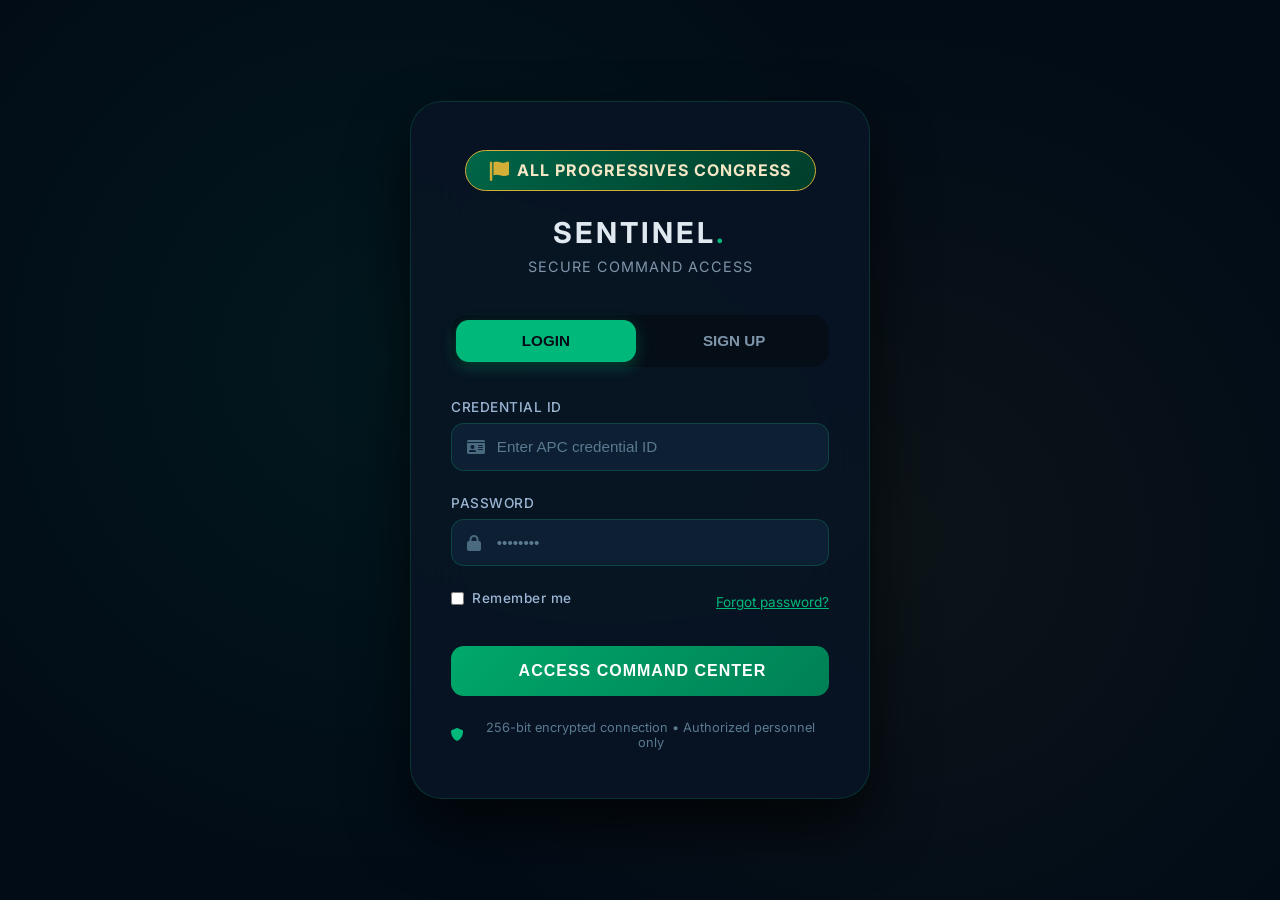
==== accreditation.html @ e53c2b8b "initial apc" ====
<!DOCTYPE html>
<html lang="en">
<head>
    <meta charset="UTF-8">
    <meta name="viewport" content="width=device-width, initial-scale=1.0">
    <title>SENTINEL | Delegate Accreditation</title>
    <link href="https://fonts.googleapis.com/css2?family=Inter:wght@400;500;600;700;800&display=swap" rel="stylesheet">
    <link rel="stylesheet" href="https://cdnjs.cloudflare.com/ajax/libs/font-awesome/6.0.0-beta3/css/all.min.css">
    <style>
        :root {
            --deep-green: #006647;
            --gold: #d4af37;
            --midnight: #020c17;
            --intel-blue: #0f283f;
            --text-primary: #e6edf3;
            --text-secondary: #9bb7d4;
            --accent-green: #00b87a;
            --danger: #ff4444;
            --warning: #ffa500;
        }

        * {
            margin: 0;
            padding: 0;
            box-sizing: border-box;
        }

        body {
            font-family: 'Inter', sans-serif;
            background: var(--midnight);
            color: var(--text-primary);
            min-height: 100vh;
        }

        .top-nav {
            display: flex;
            align-items: center;
            justify-content: space-between;
            padding: 0.8rem 2rem;
            background: rgba(2, 13, 26, 0.95);
            border-bottom: 1px solid rgba(0, 180, 120, 0.3);
            backdrop-filter: blur(20px);
            position: sticky;
            top: 0;
            z-index: 100;
        }

        .nav-brand {
            display: flex;
            align-items: center;
            gap: 1rem;
        }

        .apc-emblem {
            background: linear-gradient(135deg, #0a4b33, #043322);
            padding: 0.4rem 0.8rem;
            border-radius: 2rem;
            border: 1px solid var(--gold);
            color: #f5e7c6;
            font-weight: 700;
            display: flex;
            align-items: center;
            gap: 0.3rem;
        }

        .sentinel-logo {
            font-weight: 700;
            font-size: 1.4rem;
            letter-spacing: 2px;
        }

        .sentinel-logo span {
            color: var(--accent-green);
        }

        .main-layout {
            display: flex;
            min-height: calc(100vh - 64px);
        }

        .sidebar {
            width: 260px;
            background: rgba(5, 16, 30, 0.9);
            border-right: 1px solid rgba(0, 180, 120, 0.2);
            padding: 1.5rem 1rem;
        }

        .nav-item {
            display: flex;
            align-items: center;
            gap: 0.8rem;
            padding: 0.8rem 1rem;
            border-radius: 0.8rem;
            color: var(--text-secondary);
            cursor: pointer;
            transition: 0.2s;
            font-weight: 500;
            border: none;
            background: transparent;
            width: 100%;
            text-align: left;
            font-size: 0.9rem;
            margin-bottom: 0.3rem;
        }

        .nav-item:hover, .nav-item.active {
            background: rgba(0, 184, 122, 0.15);
            color: var(--accent-green);
        }

        .content-area {
            flex: 1;
            padding: 2rem;
            display: flex;
            align-items: center;
            justify-content: center;
        }

        .accreditation-card {
            background: rgba(8, 20, 32, 0.9);
            border-radius: 2rem;
            padding: 3rem;
            border: 1px solid rgba(0, 180, 120, 0.3);
            max-width: 600px;
            width: 100%;
            backdrop-filter: blur(20px);
            box-shadow: 0 30px 60px rgba(0, 0, 0, 0.7);
        }

        .verification-steps {
            display: flex;
            justify-content: space-between;
            margin-bottom: 2rem;
        }

        .step {
            text-align: center;
            flex: 1;
        }

        .step-circle {
            width: 40px;
            height: 40px;
            border-radius: 50%;
            background: rgba(255,255,255,0.1);
            display: flex;
            align-items: center;
            justify-content: center;
            margin: 0 auto 0.5rem;
            font-weight: 700;
        }

        .step.active .step-circle {
            background: var(--accent-green);
        }

        .step.completed .step-circle {
            background: var(--accent-green);
        }

        .step-line {
            height: 2px;
            background: rgba(255,255,255,0.2);
            flex: 1;
            margin-top: 20px;
        }

        .form-group {
            margin-bottom: 1.5rem;
        }

        .form-group label {
            display: block;
            margin-bottom: 0.5rem;
            color: var(--text-secondary);
            font-weight: 500;
        }

        .form-input {
            width: 100%;
            padding: 1rem;
            background: rgba(15, 35, 55, 0.8);
            border: 1px solid rgba(0, 180, 120, 0.25);
            border-radius: 0.8rem;
            color: var(--text-primary);
            font-size: 1rem;
            outline: none;
            transition: 0.3s;
        }

        .form-input:focus {
            border-color: var(--accent-green);
            box-shadow: 0 0 15px rgba(0, 184, 122, 0.2);
        }

        .btn {
            padding: 1rem 2rem;
            border-radius: 0.8rem;
            font-weight: 600;
            cursor: pointer;
            border: none;
            transition: 0.2s;
            font-size: 1rem;
            width: 100%;
            display: flex;
            align-items: center;
            justify-content: center;
            gap: 0.5rem;
        }

        .btn-primary { background: var(--accent-green); color: white; }
        .btn-primary:hover { background: #00d48f; }
        .btn-primary:disabled { opacity: 0.5; cursor: not-allowed; }

        .biometric-box {
            border: 2px dashed var(--accent-green);
            border-radius: 1rem;
            padding: 2rem;
            text-align: center;
            margin: 1.5rem 0;
            cursor: pointer;
            transition: 0.3s;
        }

        .biometric-box:hover {
            background: rgba(0, 184, 122, 0.1);
        }

        .status-message {
            padding: 1rem;
            border-radius: 0.8rem;
            margin-top: 1rem;
            display: none;
        }

        .status-success {
            background: rgba(0, 184, 122, 0.2);
            color: #00e08a;
            border: 1px solid #00e08a;
            display: block;
        }

        .status-error {
            background: rgba(255, 68, 68, 0.2);
            color: #ff4444;
            border: 1px solid #ff4444;
            display: block;
        }
    </style>
</head>
<body>
    <nav class="top-nav">
        <div class="nav-brand">
           <div class="apc-emblem">
    <img src="assets/apc2.png" alt="APC Logo" class="apc-logo-img">
</div>>
            <div class="sentinel-logo">SENTINEL<span>.</span></div>
        </div>
        <div style="display:flex; align-items:center; gap:1rem;">
            <span id="liveClock" style="font-weight:600;"></span>
        </div>
    </nav>

    <div class="main-layout">
        <aside class="sidebar">
            <button class="nav-item" onclick="window.location.href='dashboard.html'">
                <i class="fas fa-th-large"></i> Command Center
            </button>
            <button class="nav-item" onclick="window.location.href='primaries.html'">
                <i class="fas fa-vote-yea"></i> Primary Elections
            </button>
            <button class="nav-item active">
                <i class="fas fa-id-card"></i> Accreditation
            </button>
            <button class="nav-item" onclick="window.location.href='delegate-vote.html'">
                <i class="fas fa-check-circle"></i> Voting Portal
            </button>
            <button class="nav-item" onclick="window.location.href='collation.html'">
                <i class="fas fa-calculator"></i> Collation Center
            </button>
            <button class="nav-item" onclick="window.location.href='candidates.html'">
                <i class="fas fa-database"></i> Winner Registry
            </button>
            <button class="nav-item" onclick="handleLogout()">
                <i class="fas fa-sign-out-alt"></i> Logout
            </button>
        </aside>

        <main class="content-area">
            <div class="accreditation-card">
                <div style="text-align:center; margin-bottom:2rem;">
                    <h2 style="color: var(--gold); margin-bottom:0.5rem;">
                        <i class="fas fa-fingerprint"></i> DELEGATE ACCREDITATION
                    </h2>
                    <p style="color: var(--text-secondary);">Verify your identity to proceed to voting</p>
                </div>

                <div class="verification-steps">
                    <div class="step active" id="step1">
                        <div class="step-circle">1</div>
                        <small>ID Check</small>
                    </div>
                    <div class="step-line"></div>
                    <div class="step" id="step2">
                        <div class="step-circle">2</div>
                        <small>Biometric</small>
                    </div>
                    <div class="step-line"></div>
                    <div class="step" id="step3">
                        <div class="step-circle">3</div>
                        <small>Approved</small>
                    </div>
                </div>

                <form id="accreditationForm" onsubmit="handleAccreditation(event)">
                    <div class="form-group">
                        <label>APC Membership ID *</label>
                        <input type="text" class="form-input" placeholder="APC/NG/2026/..." required>
                    </div>

                    <div class="form-group">
                        <label>Delegate Card Number *</label>
                        <input type="text" class="form-input" placeholder="Enter your delegate card number" required>
                    </div>

                    <div class="form-group">
                        <label>State of Delegation *</label>
                        <select class="form-input" required>
                            <option value="">Select State</option>
                            <option>Lagos</option><option>Kano</option><option>Kaduna</option>
                            <option>Borno</option><option>Rivers</option><option>Enugu</option>
                        </select>
                    </div>

                    <div class="form-group">
                        <label>Ward</label>
                        <input type="text" class="form-input" placeholder="Your ward">
                    </div>

                    <div class="biometric-box" onclick="simulateBiometric()">
                        <i class="fas fa-fingerprint" style="font-size:3rem; color: var(--accent-green); margin-bottom:1rem;"></i>
                        <h4>Fingerprint Verification</h4>
                        <p style="color: var(--text-secondary); font-size:0.9rem;">Click to scan fingerprint</p>
                    </div>

                    <div id="statusMessage" class="status-message"></div>

                    <button type="submit" class="btn btn-primary" id="submitBtn">
                        <i class="fas fa-check-circle"></i> VERIFY & PROCEED
                    </button>
                </form>
            </div>
        </main>
    </div>

    <script>
        function handleLogout() {
            sessionStorage.clear();
            window.location.href = 'auth.html';
        }

        let biometricVerified = false;

        function simulateBiometric() {
            const bioBox = document.querySelector('.biometric-box');
            bioBox.style.borderColor = '#00e08a';
            bioBox.style.background = 'rgba(0, 184, 122, 0.15)';
            
            setTimeout(() => {
                biometricVerified = true;
                document.getElementById('statusMessage').className = 'status-message status-success';
                document.getElementById('statusMessage').innerHTML = '✅ Biometric verification successful';
                
                // Update steps
                document.getElementById('step2').classList.add('completed');
            }, 2000);
        }

        function handleAccreditation(e) {
            e.preventDefault();
            
            if (!biometricVerified) {
                document.getElementById('statusMessage').className = 'status-message status-error';
                document.getElementById('statusMessage').innerHTML = '❌ Please complete biometric verification first';
                return;
            }

            const btn = document.getElementById('submitBtn');
            btn.disabled = true;
            btn.innerHTML = '<i class="fas fa-spinner fa-spin"></i> VERIFYING...';

            setTimeout(() => {
                // Store accreditation token
                sessionStorage.setItem('delegate_accredited', 'true');
                sessionStorage.setItem('accreditation_time', new Date().toISOString());
                
                document.getElementById('statusMessage').className = 'status-message status-success';
                document.getElementById('statusMessage').innerHTML = '✅ Accreditation successful! Redirecting to voting portal...';
                
                document.getElementById('step3').classList.add('completed');
                
                setTimeout(() => {
                    window.location.href = 'delegate-vote.html';
                }, 1500);
            }, 3000);
        }

        document.addEventListener('DOMContentLoaded', () => {
            if (!sessionStorage.getItem('sentinel_auth')) {
                window.location.href = 'auth.html';
                return;
            }

            setInterval(() => {
                document.getElementById('liveClock').textContent = 
                    new Date().toLocaleTimeString('en-NG', { timeZone: 'Africa/Lagos', hour12: false });
            }, 1000);
        });
    </script>
</body>
</html>
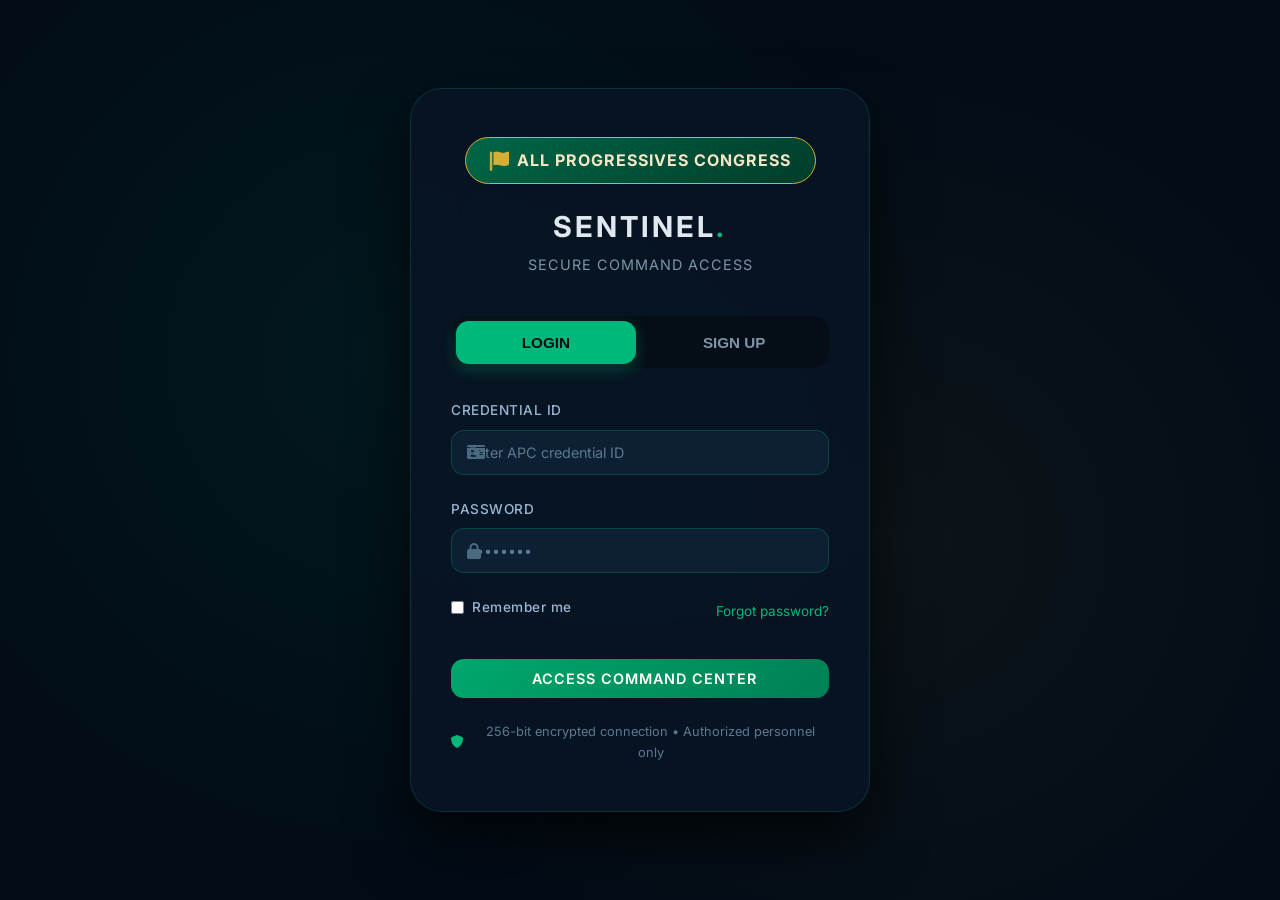
==== commit d1fae193: "third" ====
--- a/accreditation.html
+++ b/accreditation.html
@@ -6,6 +6,8 @@
     <title>SENTINEL | Delegate Accreditation</title>
     <link href="https://fonts.googleapis.com/css2?family=Inter:wght@400;500;600;700;800&display=swap" rel="stylesheet">
     <link rel="stylesheet" href="https://cdnjs.cloudflare.com/ajax/libs/font-awesome/6.0.0-beta3/css/all.min.css">
+    <script src="js/mobile-nav.js"></script>
+    <link rel="stylesheet" href="css/sentinel-responsive.css">
     <style>
         :root {
             --deep-green: #006647;
--- a/css/sentinel-responsive.css
+++ b/css/sentinel-responsive.css
@@ -0,0 +1,697 @@
+/* ============================================
+   SENTINEL - APC National Electoral Intelligence
+   Complete Responsive Design System v3.0
+   Includes: Mobile Nav, Hamburger Menu, Bottom Nav
+   ============================================ */
+
+/* --- CSS Custom Properties --- */
+:root {
+    /* Colors */
+    --deep-green: #006647;
+    --gold: #d4af37;
+    --midnight: #020c17;
+    --intel-blue: #0f283f;
+    --text-primary: #e6edf3;
+    --text-secondary: #9bb7d4;
+    --text-muted: #5a7a90;
+    --accent-green: #00b87a;
+    --accent-green-hover: #00d48f;
+    --accent-green-glow: rgba(0, 184, 122, 0.3);
+    --danger: #ff4444;
+    --danger-bg: rgba(255, 68, 68, 0.2);
+    --warning: #ffa500;
+    --warning-bg: rgba(255, 165, 0, 0.2);
+    --info: #6495ED;
+    --info-bg: rgba(100, 149, 237, 0.2);
+    --success: #00e08a;
+    --success-bg: rgba(0, 168, 107, 0.2);
+
+    /* Spacing */
+    --space-xs: 0.25rem;
+    --space-sm: 0.5rem;
+    --space-md: 1rem;
+    --space-lg: 1.5rem;
+    --space-xl: 2rem;
+    --space-2xl: 3rem;
+
+    /* Border Radius */
+    --radius-sm: 0.5rem;
+    --radius-md: 0.8rem;
+    --radius-lg: 1rem;
+    --radius-xl: 1.5rem;
+    --radius-2xl: 2rem;
+    --radius-full: 9999px;
+
+    /* Typography */
+    --text-xs: 0.7rem;
+    --text-sm: 0.8rem;
+    --text-base: 0.9rem;
+    --text-lg: 1.1rem;
+    --text-xl: 1.4rem;
+    --text-2xl: 1.8rem;
+    --text-3xl: 2.2rem;
+    --font-normal: 400;
+    --font-medium: 500;
+    --font-semibold: 600;
+    --font-bold: 700;
+    --font-extrabold: 800;
+
+    /* Shadows */
+    --shadow-sm: 0 2px 8px rgba(0,0,0,0.3);
+    --shadow-md: 0 8px 24px rgba(0,0,0,0.4);
+    --shadow-lg: 0 15px 40px rgba(0,0,0,0.6);
+    --shadow-glow-green: 0 0 20px rgba(0,184,122,0.3);
+
+    /* Transitions */
+    --transition-fast: 0.15s ease;
+    --transition-normal: 0.25s ease;
+    --transition-slow: 0.4s ease;
+
+    /* Layout */
+    --sidebar-width: 280px;
+    --sidebar-collapsed: 0px;
+    --topnav-height: 64px;
+    --topnav-height-mobile: 56px;
+    --bottomnav-height: 60px;
+
+    /* Z-Index */
+    --z-dropdown: 100;
+    --z-sticky: 200;
+    --z-sidebar-mobile: 900;
+    --z-overlay: 500;
+    --z-modal: 1000;
+    --z-toast: 2000;
+}
+
+/* --- Global Reset --- */
+*, *::before, *::after { margin: 0; padding: 0; box-sizing: border-box; }
+
+html {
+    font-size: 16px;
+    scroll-behavior: smooth;
+    -webkit-text-size-adjust: 100%;
+    -ms-text-size-adjust: 100%;
+}
+
+body {
+    font-family: 'Inter', -apple-system, BlinkMacSystemFont, 'Segoe UI', Roboto, sans-serif;
+    background: var(--midnight);
+    color: var(--text-primary);
+    line-height: 1.6;
+    -webkit-font-smoothing: antialiased;
+    -moz-osx-font-smoothing: grayscale;
+    overflow-x: hidden;
+    min-height: 100vh;
+}
+
+/* --- Typography --- */
+h1, h2, h3, h4, h5, h6 { font-weight: var(--font-bold); line-height: 1.3; margin-bottom: var(--space-sm); }
+h1 { font-size: var(--text-3xl); }
+h2 { font-size: var(--text-2xl); }
+h3 { font-size: var(--text-xl); }
+h4 { font-size: var(--text-lg); }
+p { margin-bottom: var(--space-sm); }
+a { color: var(--accent-green); text-decoration: none; transition: color var(--transition-fast); }
+a:hover { color: var(--accent-green-hover); }
+img { max-width: 100%; height: auto; display: block; }
+.apc-logo-img { height: 35px; width: auto; object-fit: contain; }
+
+/* --- Utility Classes --- */
+.hidden { display: none !important; }
+.hidden-mobile { }
+.hidden-tablet { }
+.hidden-desktop { display: none; }
+.show-mobile { display: none; }
+.show-tablet { display: none; }
+.flex { display: flex; }
+.grid { display: grid; }
+.items-center { align-items: center; }
+.justify-between { justify-content: space-between; }
+.justify-center { justify-content: center; }
+.gap-sm { gap: var(--space-sm); }
+.gap-md { gap: var(--space-md); }
+.w-full { width: 100%; }
+.text-center { text-align: center; }
+.uppercase { text-transform: uppercase; }
+.truncate { overflow: hidden; text-overflow: ellipsis; white-space: nowrap; }
+.font-bold { font-weight: var(--font-bold); }
+.font-semibold { font-weight: var(--font-semibold); }
+.text-secondary { color: var(--text-secondary); }
+.text-accent { color: var(--text-accent); }
+
+/* Grid */
+.grid-cols-1 { grid-template-columns: 1fr; }
+.grid-cols-2 { grid-template-columns: repeat(2, 1fr); }
+.grid-cols-3 { grid-template-columns: repeat(3, 1fr); }
+.grid-cols-4 { grid-template-columns: repeat(4, 1fr); }
+.grid-cols-auto { grid-template-columns: repeat(auto-fit, minmax(250px, 1fr)); }
+
+/* ============================================
+   HAMBURGER MENU BUTTON
+   ============================================ */
+.hamburger-btn {
+    display: none;
+    background: none;
+    border: none;
+    color: var(--text-primary);
+    font-size: 1.5rem;
+    cursor: pointer;
+    padding: 0.5rem;
+    z-index: var(--z-sidebar-mobile);
+    width: 40px;
+    height: 40px;
+    align-items: center;
+    justify-content: center;
+    border-radius: var(--radius-md);
+    transition: background var(--transition-fast);
+}
+.hamburger-btn:hover { background: rgba(255,255,255,0.1); }
+.hamburger-btn i { font-size: 1.3rem; }
+
+/* ============================================
+   MOBILE BOTTOM NAVIGATION
+   ============================================ */
+.mobile-bottom-nav {
+    display: none;
+    position: fixed;
+    bottom: 0;
+    left: 0;
+    right: 0;
+    height: var(--bottomnav-height);
+    background: rgba(2, 13, 26, 0.98);
+    border-top: 1px solid rgba(0, 180, 120, 0.3);
+    z-index: var(--z-sticky);
+    backdrop-filter: blur(20px);
+    padding: 0 var(--space-sm);
+}
+
+.mobile-bottom-nav .bottom-nav-items {
+    display: flex;
+    align-items: center;
+    justify-content: space-around;
+    height: 100%;
+}
+
+.mobile-bottom-nav .bottom-nav-item {
+    display: flex;
+    flex-direction: column;
+    align-items: center;
+    justify-content: center;
+    gap: 2px;
+    color: var(--text-secondary);
+    text-decoration: none;
+    font-size: var(--text-xs);
+    padding: 0.3rem 0.5rem;
+    border-radius: var(--radius-md);
+    transition: all var(--transition-fast);
+    cursor: pointer;
+    border: none;
+    background: none;
+    min-width: 50px;
+}
+
+.mobile-bottom-nav .bottom-nav-item i {
+    font-size: 1.2rem;
+}
+
+.mobile-bottom-nav .bottom-nav-item span {
+    font-size: 0.6rem;
+    letter-spacing: 0.3px;
+}
+
+.mobile-bottom-nav .bottom-nav-item.active {
+    color: var(--accent-green);
+}
+
+.mobile-bottom-nav .bottom-nav-item:active {
+    transform: scale(0.95);
+}
+
+/* ============================================
+   SIDEBAR OVERLAY (Mobile)
+   ============================================ */
+.sidebar-overlay {
+    display: none;
+    position: fixed;
+    inset: 0;
+    background: rgba(0,0,0,0.7);
+    z-index: calc(var(--z-sidebar-mobile) - 1);
+}
+
+.sidebar-overlay.show {
+    display: block;
+}
+
+/* ============================================
+   COMPONENT STYLES
+   ============================================ */
+
+/* Cards */
+.card, .metric-card, .panel, .chart-card, .info-card, .admin-card,
+.election-card, .submission-card, .accreditation-card, .profile-header {
+    background: rgba(8, 20, 32, 0.8);
+    backdrop-filter: blur(16px);
+    border: 1px solid rgba(0, 180, 120, 0.2);
+    border-radius: var(--radius-xl);
+    padding: var(--space-lg);
+    transition: all var(--transition-normal);
+}
+
+/* Tables */
+.table-container { overflow-x: auto; -webkit-overflow-scrolling: touch; border-radius: var(--radius-lg); }
+
+.data-table, .registry-table, .results-table, .pending-table, .winner-table {
+    width: 100%;
+    border-collapse: collapse;
+    font-size: var(--text-sm);
+}
+
+.data-table thead th, .registry-table thead th, .results-table thead th,
+.pending-table thead th, .winner-table thead th {
+    text-align: left;
+    padding: 0.7rem 0.5rem;
+    background: #06212e;
+    color: #b9d1c2;
+    font-size: var(--text-xs);
+    font-weight: var(--font-semibold);
+    text-transform: uppercase;
+    letter-spacing: 0.5px;
+    white-space: nowrap;
+}
+
+.data-table tbody td, .registry-table tbody td, .results-table tbody td,
+.pending-table tbody td, .winner-table tbody td {
+    padding: 0.7rem 0.5rem;
+    border-bottom: 1px solid rgba(255,255,255,0.05);
+}
+
+/* Buttons */
+.btn, button[class*="btn"], .action-btn {
+    display: inline-flex;
+    align-items: center;
+    justify-content: center;
+    gap: var(--space-sm);
+    padding: 0.7rem 1.5rem;
+    border-radius: var(--radius-md);
+    font-weight: var(--font-semibold);
+    font-size: var(--text-base);
+    border: none;
+    cursor: pointer;
+    transition: all var(--transition-fast);
+    font-family: inherit;
+    white-space: nowrap;
+}
+.btn:disabled, button:disabled { opacity: 0.5; cursor: not-allowed; }
+
+.btn-primary, .btn-approve { background: var(--accent-green); color: #fff; }
+.btn-primary:hover:not(:disabled) { background: var(--accent-green-hover); box-shadow: var(--shadow-glow-green); }
+
+.btn-sm { padding: 0.35rem 0.7rem; font-size: var(--text-sm); border-radius: var(--radius-sm); }
+.btn-block { width: 100%; }
+
+/* Forms */
+.form-input, .form-select, input[type="text"], input[type="password"],
+input[type="email"], input[type="number"], input[type="date"], select, textarea {
+    width: 100%;
+    padding: 0.8rem 1rem;
+    background: rgba(15, 35, 55, 0.8);
+    border: 1px solid rgba(0, 180, 120, 0.25);
+    border-radius: var(--radius-md);
+    color: var(--text-primary);
+    font-size: var(--text-base);
+    font-family: inherit;
+    outline: none;
+}
+.form-input:focus, input:focus, select:focus, textarea:focus {
+    border-color: var(--accent-green);
+    box-shadow: 0 0 15px rgba(0, 184, 122, 0.2);
+}
+select {
+    cursor: pointer;
+    appearance: none;
+    background-image: url("data:image/svg+xml,%3Csvg xmlns='http://www.w3.org/2000/svg' width='12' height='12' fill='%239bb7d4' viewBox='0 0 16 16'%3E%3Cpath d='M8 11L3 6h10z'/%3E%3C/svg%3E");
+    background-repeat: no-repeat;
+    background-position: right 1rem center;
+    padding-right: 2.5rem;
+}
+label { color: var(--text-secondary); font-size: var(--text-sm); font-weight: var(--font-medium); display: block; margin-bottom: var(--space-xs); }
+
+/* Badges */
+.status-badge, .badge {
+    display: inline-flex;
+    padding: 0.15rem 0.6rem;
+    border-radius: var(--radius-full);
+    font-size: var(--text-xs);
+    font-weight: var(--font-semibold);
+    white-space: nowrap;
+}
+.badge-verified, .status-verified { background: var(--success-bg); color: var(--success); }
+.badge-pending, .status-submitted, .status-pending { background: var(--warning-bg); color: var(--warning); }
+.badge-disputed, .status-disputed { background: var(--danger-bg); color: var(--danger); }
+.status-review { background: var(--warning-bg); color: var(--warning); }
+.nav-badge { background: var(--accent-green); color: #020c17; padding: 0.1rem 0.4rem; border-radius: var(--radius-full); font-size: 0.6rem; font-weight: 700; margin-left: auto; }
+.nav-badge.warning { background: var(--warning); }
+
+/* Top Navigation */
+.top-nav, nav[class*="top"] {
+    display: flex;
+    align-items: center;
+    justify-content: space-between;
+    height: var(--topnav-height);
+    padding: 0 var(--space-xl);
+    background: rgba(2, 13, 26, 0.98);
+    border-bottom: 1px solid rgba(0, 180, 120, 0.3);
+    backdrop-filter: blur(20px);
+    position: sticky;
+    top: 0;
+    z-index: var(--z-sticky);
+}
+.nav-brand { display: flex; align-items: center; gap: var(--space-md); }
+.sentinel-logo { font-weight: var(--font-extrabold); font-size: var(--text-xl); letter-spacing: 3px; color: var(--text-primary); }
+.sentinel-logo span, .sentinel-logo .dot { color: var(--accent-green); }
+.nav-stats { display: flex; align-items: center; gap: 0.8rem; }
+.nav-stat { text-align: center; padding: 0.2rem 0.8rem; background: rgba(0,0,0,0.3); border-radius: 0.8rem; }
+
+/* Sidebar */
+.sidebar, aside[class*="sidebar"] {
+    width: var(--sidebar-width);
+    min-height: calc(100vh - var(--topnav-height));
+    background: rgba(5, 16, 30, 0.95);
+    border-right: 1px solid rgba(0, 180, 120, 0.2);
+    padding: var(--space-lg) var(--space-md);
+    transition: transform var(--transition-normal), width var(--transition-normal);
+    flex-shrink: 0;
+    overflow-y: auto;
+    overflow-x: hidden;
+    position: relative;
+}
+.sidebar-title { font-size: var(--text-xs); text-transform: uppercase; letter-spacing: 2px; color: var(--text-muted); padding: var(--space-sm) var(--space-md); font-weight: var(--font-semibold); }
+.nav-item {
+    display: flex;
+    align-items: center;
+    gap: var(--space-md);
+    padding: 0.7rem 1rem;
+    border-radius: var(--radius-md);
+    color: var(--text-secondary);
+    cursor: pointer;
+    transition: all var(--transition-fast);
+    font-weight: var(--font-medium);
+    font-size: var(--text-base);
+    border: none;
+    background: transparent;
+    width: 100%;
+    text-align: left;
+    margin-bottom: 2px;
+}
+.nav-item:hover { background: rgba(0, 184, 122, 0.1); color: var(--text-primary); }
+.nav-item.active { background: rgba(0, 184, 122, 0.2); color: var(--accent-green); font-weight: var(--font-semibold); border-left: 3px solid var(--accent-green); }
+.nav-item i { width: 18px; text-align: center; flex-shrink: 0; }
+
+/* Main Content */
+.main-content, .content-area, [class*="content-area"] {
+    flex: 1;
+    padding: var(--space-xl);
+    overflow-y: auto;
+    max-height: calc(100vh - var(--topnav-height));
+}
+
+/* Layout */
+.layout-with-sidebar, .main-layout, [class*="main-layout"] {
+    display: flex;
+    min-height: calc(100vh - var(--topnav-height));
+}
+
+/* Live Indicator */
+.live-indicator, .live-badge {
+    display: inline-flex;
+    align-items: center;
+    gap: var(--space-sm);
+    background: var(--accent-green);
+    color: #030e18;
+    font-weight: var(--font-bold);
+    padding: 0.25rem 0.8rem;
+    border-radius: var(--radius-full);
+    font-size: var(--text-xs);
+}
+
+/* Metrics */
+.metrics-grid, .hero-grid {
+    display: grid;
+    grid-template-columns: repeat(auto-fit, minmax(150px, 1fr));
+    gap: 0.8rem;
+    margin-bottom: 1.5rem;
+}
+.metric-card { cursor: pointer; }
+.metric-label { font-size: 0.65rem; text-transform: uppercase; letter-spacing: 1px; color: var(--text-secondary); margin-bottom: 0.3rem; }
+.metric-value { font-size: 1.8rem; font-weight: 800; }
+
+/* Dashboard Grid */
+.dashboard-grid, .intel-row { display: grid; grid-template-columns: 2fr 1fr; gap: 1rem; margin-bottom: 1.5rem; }
+.bottom-grid { display: grid; grid-template-columns: 2fr 1fr; gap: 1rem; }
+
+/* Pipeline */
+.pipeline-stages { display: grid; grid-template-columns: repeat(4, 1fr); gap: 0.8rem; }
+.pipeline-stage { background: rgba(0,0,0,0.3); border-radius: var(--radius-lg); padding: 1rem; text-align: center; cursor: pointer; border: 2px solid transparent; }
+
+/* Grids */
+.analytics-grid { display: grid; grid-template-columns: repeat(auto-fit, minmax(400px, 1fr)); gap: 1.5rem; }
+.candidates-grid, .elections-grid { display: grid; grid-template-columns: repeat(auto-fit, minmax(300px, 1fr)); gap: 1.5rem; }
+.collation-grid { display: grid; grid-template-columns: 2fr 1fr; gap: 1.5rem; }
+.info-grid, .form-grid { display: grid; grid-template-columns: repeat(auto-fit, minmax(250px, 1fr)); gap: 1.5rem; }
+
+/* Feed */
+.feed-item { padding: 0.6rem 0; border-bottom: 1px solid rgba(255,255,255,0.04); display: flex; gap: 0.6rem; }
+.feed-dot { width: 8px; height: 8px; border-radius: 50%; margin-top: 0.3rem; flex-shrink: 0; }
+
+/* User */
+.user-menu { display: flex; align-items: center; gap: 0.5rem; cursor: pointer; padding: 0.25rem 0.8rem; background: rgba(255,255,255,0.05); border-radius: 2rem; }
+.user-avatar { width: 34px; height: 34px; border-radius: 50%; background: #1e3b51; border: 2px solid var(--gold); display: flex; align-items: center; justify-content: center; font-weight: 700; flex-shrink: 0; font-size: 0.8rem; }
+.user-name-header { font-size: 0.8rem; }
+
+/* Modal */
+.modal-overlay { display: none; position: fixed; inset: 0; background: rgba(0,0,0,0.85); z-index: var(--z-modal); align-items: center; justify-content: center; padding: 1rem; }
+.modal-overlay.show { display: flex; }
+.modal-box { background: rgba(8,20,32,0.98); border-radius: var(--radius-2xl); padding: var(--space-xl); border: 1px solid var(--gold); max-width: 550px; width: 100%; max-height: 85vh; overflow-y: auto; }
+
+/* Toast */
+.toast-msg { position: fixed; bottom: 5rem; right: 1rem; background: rgba(0,184,122,0.95); color: #fff; padding: 0.7rem 1.2rem; border-radius: 1rem; font-weight: 600; font-size: 0.8rem; z-index: var(--z-toast); animation: slideUp 0.3s ease; }
+
+/* Progress */
+.progress-bar { width: 100%; height: 6px; background: rgba(255,255,255,0.08); border-radius: 10px; overflow: hidden; }
+.progress-fill { height: 100%; border-radius: 10px; background: var(--accent-green); }
+
+/* Scrollbar */
+::-webkit-scrollbar { width: 4px; height: 4px; }
+::-webkit-scrollbar-track { background: transparent; }
+::-webkit-scrollbar-thumb { background: rgba(0,184,122,0.3); border-radius: 2px; }
+
+/* Animations */
+@keyframes pulse { 0%,100%{opacity:1;} 50%{opacity:0.4;} }
+@keyframes pulse-badge { 0%,100%{box-shadow:0 0 8px var(--accent-green);} 50%{box-shadow:0 0 25px #00ff9d;} }
+@keyframes slideUp { from{opacity:0;transform:translateY(20px);} to{opacity:1;transform:translateY(0);} }
+@keyframes slideIn { from{opacity:0;transform:translateX(-20px);} to{opacity:1;transform:translateX(0);} }
+@keyframes fadeIn { from{opacity:0;} to{opacity:1;} }
+.pulse { animation: pulse 2s infinite; }
+
+/* ============================================
+   RESPONSIVE BREAKPOINTS
+   ============================================ */
+
+/* Tablet & Below (≤968px) - Show hamburger, hide desktop sidebar */
+@media (max-width: 968px) {
+    :root {
+        --sidebar-width: 0px;
+    }
+
+    /* Show hamburger button */
+    .hamburger-btn {
+        display: flex;
+    }
+
+    /* Hide desktop sidebar */
+    .sidebar, aside[class*="sidebar"] {
+        position: fixed;
+        top: var(--topnav-height);
+        left: 0;
+        width: 280px;
+        height: calc(100vh - var(--topnav-height));
+        z-index: var(--z-sidebar-mobile);
+        transform: translateX(-100%);
+        box-shadow: var(--shadow-lg);
+    }
+
+    /* Show sidebar when toggled */
+    .sidebar.mobile-open,
+    aside[class*="sidebar"].mobile-open {
+        transform: translateX(0);
+    }
+
+    /* Show sidebar overlay */
+    .sidebar-overlay {
+        display: none;
+    }
+    .sidebar-overlay.show {
+        display: block;
+    }
+
+    /* Show mobile bottom nav */
+    .mobile-bottom-nav {
+        display: flex;
+    }
+
+    /* Adjust main content for bottom nav */
+    .main-content, .content-area, [class*="content-area"] {
+        padding-bottom: calc(var(--bottomnav-height) + var(--space-lg));
+        max-height: calc(100vh - var(--topnav-height) - var(--bottomnav-height));
+    }
+
+    /* Adjust body padding */
+    body {
+        padding-bottom: var(--bottomnav-height);
+    }
+
+    /* Collapse grids */
+    .dashboard-grid, .intel-row, .bottom-grid, .collation-grid {
+        grid-template-columns: 1fr;
+    }
+
+    .pipeline-stages {
+        grid-template-columns: repeat(2, 1fr);
+    }
+
+    .analytics-grid {
+        grid-template-columns: 1fr;
+    }
+
+    /* Hide nav stats */
+    .nav-stats { display: none; }
+
+    /* Hide some user info */
+    .user-name-header { display: none; }
+    .role-badge { display: none; }
+
+    /* Smaller logo text */
+    .sentinel-logo { font-size: 1.1rem; letter-spacing: 1px; }
+}
+
+/* Phone (≤640px) */
+@media (max-width: 640px) {
+    :root {
+        --topnav-height: var(--topnav-height-mobile);
+    }
+
+    .hidden-mobile { display: none !important; }
+    .show-mobile { display: block; }
+
+    /* Top nav more compact */
+    .top-nav, nav[class*="top"] {
+        padding: 0 var(--space-md);
+    }
+
+    /* Hide sentinel text, show only logo */
+    .sentinel-logo { font-size: 0.9rem; letter-spacing: 0; }
+    .sentinel-logo .full-text { display: none; }
+
+    /* Collapse all grids to 1 column */
+    .grid-cols-2, .grid-cols-3, .grid-cols-4 { grid-template-columns: 1fr; }
+    .grid-cols-auto { grid-template-columns: 1fr; }
+    .candidates-grid, .elections-grid { grid-template-columns: 1fr; }
+    .metrics-grid, .hero-grid { grid-template-columns: repeat(2, 1fr); gap: 0.5rem; }
+    .info-grid, .form-grid { grid-template-columns: 1fr; }
+
+    /* Pipeline */
+    .pipeline-stages { gap: 0.4rem; }
+    .pipeline-stage { padding: 0.6rem; }
+    .stage-icon { font-size: 1.2rem; }
+    .stage-count { font-size: 1.2rem; }
+
+    /* Cards */
+    .card, .metric-card, .panel, .election-card { padding: var(--space-md); }
+    .metric-value { font-size: 1.4rem; }
+
+    /* Tables - hide more columns */
+    .data-table .col-priority-3, .data-table .col-priority-4,
+    .pending-table .col-priority-3, .pending-table .col-priority-4,
+    .registry-table .col-priority-3, .registry-table .col-priority-4 { display: none; }
+
+    /* Modals */
+    .modal-box { padding: var(--space-lg); margin: var(--space-sm); border-radius: var(--radius-xl); }
+
+    /* Forms */
+    .form-input, input, select, textarea { font-size: var(--text-sm); padding: 0.7rem; }
+
+    /* Auth */
+    .auth-card { padding: 1.5rem; }
+
+    /* Content */
+    .main-content, .content-area, [class*="content-area"] {
+        padding: var(--space-md);
+        padding-bottom: calc(var(--bottomnav-height) + var(--space-md));
+    }
+
+    /* Hide live clock on small phones */
+    #liveClock, .live-clock { display: none; }
+
+    /* Logo smaller */
+    .apc-logo-img { height: 28px; }
+
+    /* Profile */
+    .profile-header { flex-direction: column; text-align: center; }
+    .profile-avatar { margin: 0 auto; }
+}
+
+/* Small phones (≤380px) */
+@media (max-width: 380px) {
+    .metrics-grid, .hero-grid { grid-template-columns: 1fr; }
+    .pipeline-stages { grid-template-columns: 1fr; }
+    .sentinel-logo { display: none; }
+    .live-indicator, .live-badge { font-size: 0.6rem; padding: 0.2rem 0.5rem; }
+}
+
+/* Tablet landscape */
+@media (min-width: 641px) and (max-width: 968px) {
+    .hidden-tablet { display: none !important; }
+    .show-tablet { display: block; }
+
+    .grid-cols-4 { grid-template-columns: repeat(2, 1fr); }
+
+    .data-table .col-priority-4,
+    .pending-table .col-priority-4 { display: none; }
+}
+
+/* Desktop (≥969px) */
+@media (min-width: 969px) {
+    .hidden-desktop { display: none; }
+
+    /* Hide mobile elements */
+    .hamburger-btn { display: none; }
+    .mobile-bottom-nav { display: none; }
+    .sidebar-overlay { display: none; }
+
+    /* Show sidebar normally */
+    .sidebar, aside[class*="sidebar"] {
+        position: relative;
+        transform: translateX(0);
+    }
+}
+
+/* Desktop large (≥1201px) */
+@media (min-width: 1201px) {
+    .grid-cols-4 { grid-template-columns: repeat(4, 1fr); }
+}
+
+/* Print */
+@media print {
+    body { background: #fff; color: #000; }
+    .top-nav, .sidebar, .mobile-bottom-nav, .hamburger-btn, .live-indicator,
+    .toast-msg, .modal-overlay, .sidebar-overlay { display: none !important; }
+    .main-content { padding: 0; max-height: none; }
+}
+
+/* Reduced motion */
+@media (prefers-reduced-motion: reduce) {
+    *, *::before, *::after {
+        animation-duration: 0.01ms !important;
+        transition-duration: 0.01ms !important;
+    }
+}
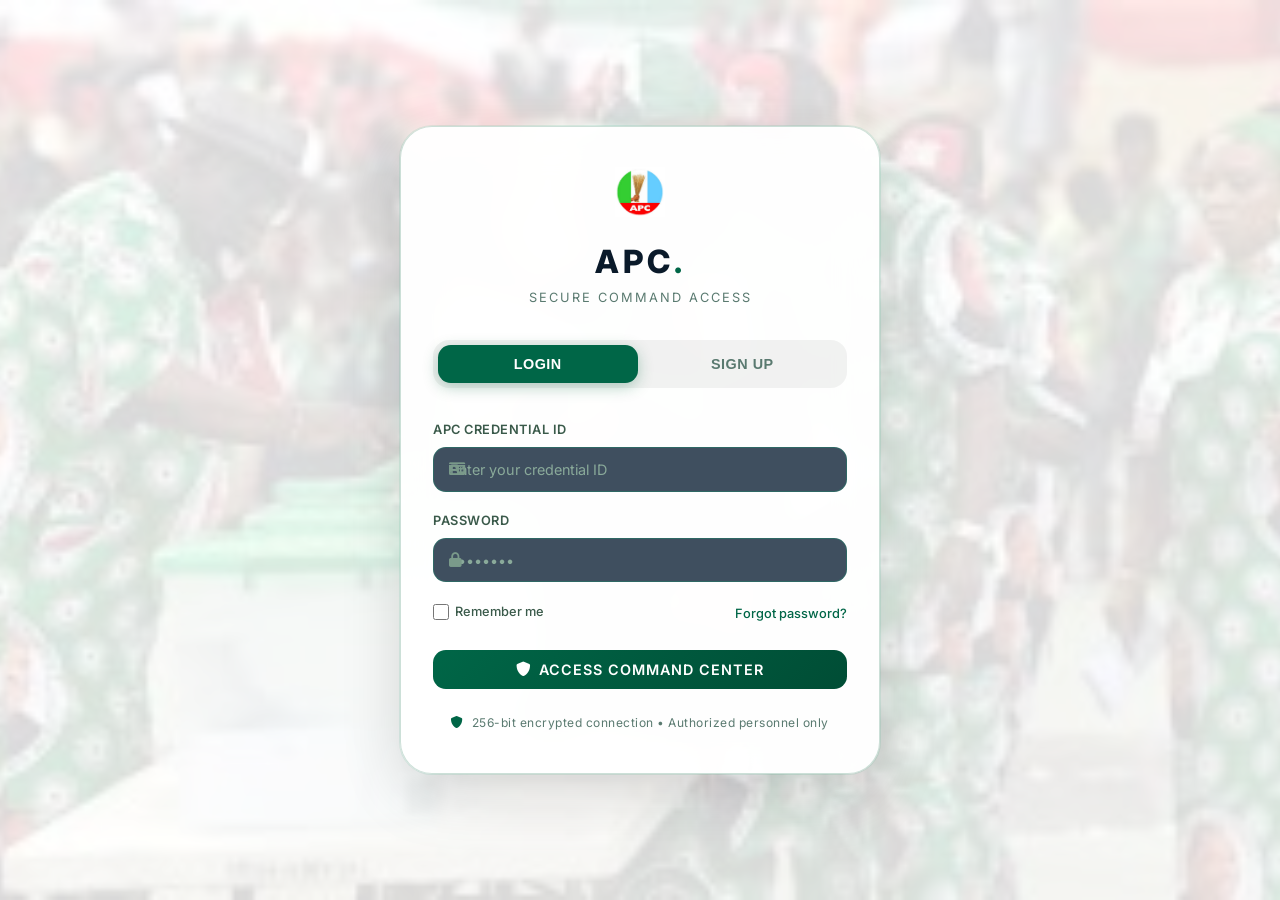
==== commit 4c6baa08: "updated sential" ====
--- a/accreditation.html
+++ b/accreditation.html
@@ -256,7 +256,7 @@
            <div class="apc-emblem">
     <img src="assets/apc2.png" alt="APC Logo" class="apc-logo-img">
 </div>>
-            <div class="sentinel-logo">SENTINEL<span>.</span></div>
+            <div class="sentinel-logo">APC<span>.</span></div>
         </div>
         <div style="display:flex; align-items:center; gap:1rem;">
             <span id="liveClock" style="font-weight:600;"></span>
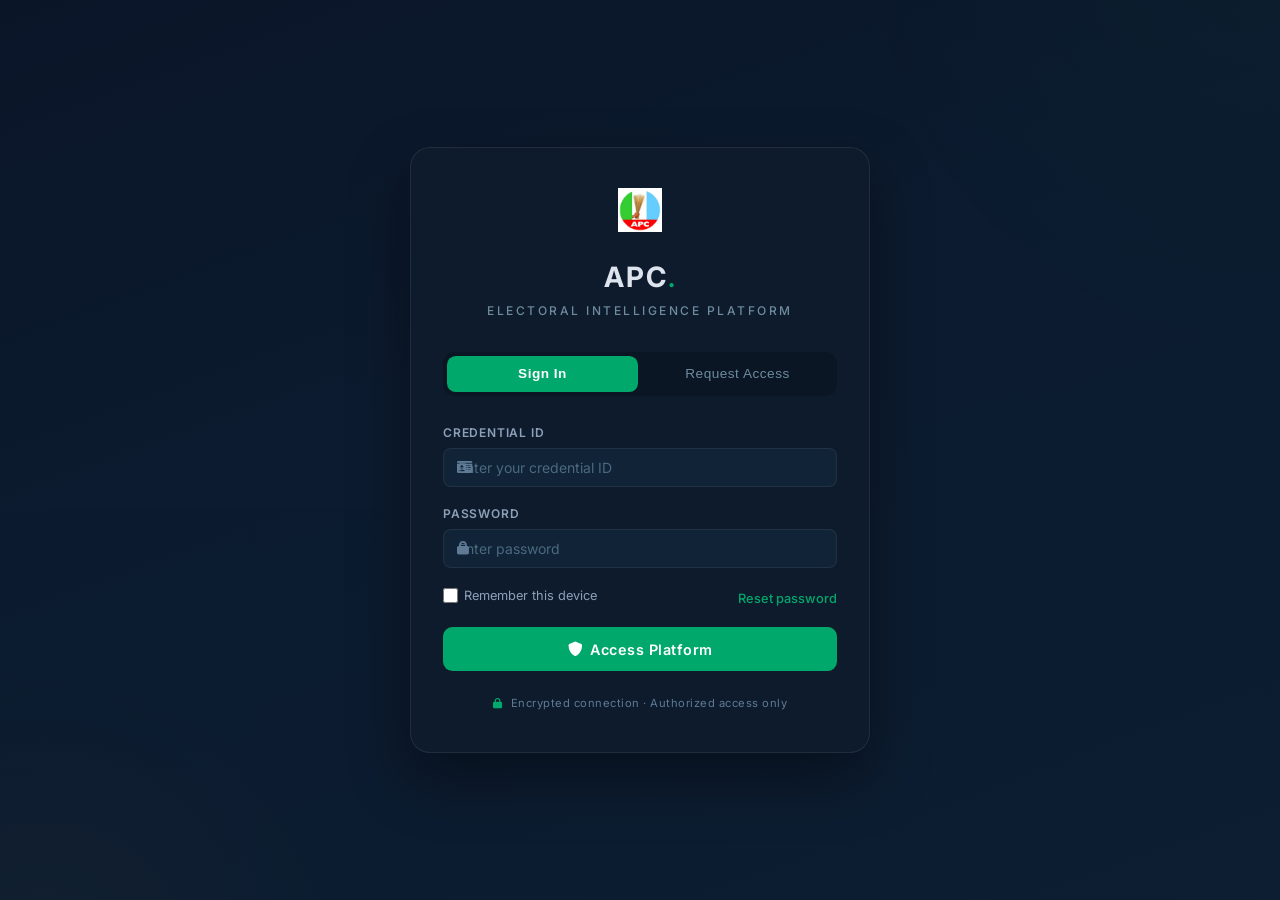
==== commit c0072379: "update" ====
--- a/accreditation.html
+++ b/accreditation.html
@@ -3,22 +3,21 @@
 <head>
     <meta charset="UTF-8">
     <meta name="viewport" content="width=device-width, initial-scale=1.0">
-    <title>SENTINEL | Delegate Accreditation</title>
-    <link href="https://fonts.googleapis.com/css2?family=Inter:wght@400;500;600;700;800&display=swap" rel="stylesheet">
+    <title>SENTINEL · Accreditation</title>
+    <link href="https://fonts.googleapis.com/css2?family=Inter:wght@400;500;600;700&display=swap" rel="stylesheet">
     <link rel="stylesheet" href="https://cdnjs.cloudflare.com/ajax/libs/font-awesome/6.0.0-beta3/css/all.min.css">
+    <link rel="stylesheet" href="css/sentinel-responsive.css">
     <script src="js/mobile-nav.js"></script>
-    <link rel="stylesheet" href="css/sentinel-responsive.css">
     <style>
         :root {
-            --deep-green: #006647;
-            --gold: #d4af37;
-            --midnight: #020c17;
-            --intel-blue: #0f283f;
-            --text-primary: #e6edf3;
-            --text-secondary: #9bb7d4;
-            --accent-green: #00b87a;
-            --danger: #ff4444;
-            --warning: #ffa500;
+            --navy-deep: #0a1628;
+            --navy-panel: #0f2035;
+            --text-primary: #dde4ed;
+            --text-secondary: #8da0b8;
+            --green: #00a86b;
+            --gold: #c4a030;
+            --border: rgba(255, 255, 255, 0.07);
+            --red: #d94a4a;
         }
 
         * {
@@ -28,20 +27,22 @@
         }
 
         body {
-            font-family: 'Inter', sans-serif;
-            background: var(--midnight);
+            font-family: 'Inter', -apple-system, BlinkMacSystemFont, sans-serif;
+            background: var(--navy-deep);
             color: var(--text-primary);
             min-height: 100vh;
+            letter-spacing: -0.01em;
         }
 
         .top-nav {
             display: flex;
             align-items: center;
             justify-content: space-between;
-            padding: 0.8rem 2rem;
-            background: rgba(2, 13, 26, 0.95);
-            border-bottom: 1px solid rgba(0, 180, 120, 0.3);
-            backdrop-filter: blur(20px);
+            height: 60px;
+            padding: 0 1.75rem;
+            background: rgba(10, 22, 40, 0.94);
+            border-bottom: 1px solid var(--border);
+            backdrop-filter: blur(10px);
             position: sticky;
             top: 0;
             z-index: 100;
@@ -53,83 +54,111 @@
             gap: 1rem;
         }
 
-        .apc-emblem {
-            background: linear-gradient(135deg, #0a4b33, #043322);
-            padding: 0.4rem 0.8rem;
-            border-radius: 2rem;
-            border: 1px solid var(--gold);
-            color: #f5e7c6;
+        .nav-brand img {
+            height: 30px;
+        }
+
+        .nav-brand .logo-text {
             font-weight: 700;
+            font-size: 1.2rem;
+            letter-spacing: 1.5px;
+        }
+
+        .nav-brand .logo-text span {
+            color: var(--green);
+        }
+
+        .main-layout {
+            display: flex;
+            min-height: calc(100vh - 60px);
+        }
+
+        .sidebar {
+            width: 250px;
+            background: rgba(13, 25, 42, 0.6);
+            border-right: 1px solid var(--border);
+            padding: 1.25rem 0.75rem;
+            flex-shrink: 0;
+        }
+
+        .sidebar-label {
+            font-size: 0.6rem;
+            text-transform: uppercase;
+            letter-spacing: 2.5px;
+            color: #5a7795;
+            padding: 0.6rem 0.9rem 0.4rem;
+            font-weight: 600;
+        }
+
+        .nav-item {
             display: flex;
             align-items: center;
-            gap: 0.3rem;
-        }
-
-        .sentinel-logo {
-            font-weight: 700;
-            font-size: 1.4rem;
-            letter-spacing: 2px;
-        }
-
-        .sentinel-logo span {
-            color: var(--accent-green);
-        }
-
-        .main-layout {
-            display: flex;
-            min-height: calc(100vh - 64px);
-        }
-
-        .sidebar {
-            width: 260px;
-            background: rgba(5, 16, 30, 0.9);
-            border-right: 1px solid rgba(0, 180, 120, 0.2);
-            padding: 1.5rem 1rem;
-        }
-
-        .nav-item {
-            display: flex;
-            align-items: center;
-            gap: 0.8rem;
-            padding: 0.8rem 1rem;
-            border-radius: 0.8rem;
+            gap: 0.7rem;
+            padding: 0.65rem 0.9rem;
+            border-radius: 0.5rem;
             color: var(--text-secondary);
             cursor: pointer;
-            transition: 0.2s;
+            transition: all 0.12s ease;
             font-weight: 500;
             border: none;
             background: transparent;
             width: 100%;
             text-align: left;
-            font-size: 0.9rem;
-            margin-bottom: 0.3rem;
-        }
-
-        .nav-item:hover, .nav-item.active {
-            background: rgba(0, 184, 122, 0.15);
-            color: var(--accent-green);
+            font-size: 0.84rem;
+            margin-bottom: 0.1rem;
+        }
+
+        .nav-item:hover {
+            background: rgba(255, 255, 255, 0.03);
+            color: #c0d0e0;
+        }
+
+        .nav-item.active {
+            background: rgba(0, 168, 107, 0.1);
+            color: var(--green);
+            font-weight: 600;
+        }
+
+        .nav-item i {
+            width: 16px;
+            text-align: center;
+            font-size: 0.8rem;
         }
 
         .content-area {
             flex: 1;
-            padding: 2rem;
+            padding: 1.5rem;
             display: flex;
             align-items: center;
             justify-content: center;
         }
 
         .accreditation-card {
-            background: rgba(8, 20, 32, 0.9);
-            border-radius: 2rem;
-            padding: 3rem;
-            border: 1px solid rgba(0, 180, 120, 0.3);
-            max-width: 600px;
+            background: var(--navy-panel);
+            border: 1px solid var(--border);
+            border-radius: 1rem;
+            padding: 2.5rem;
+            max-width: 520px;
             width: 100%;
-            backdrop-filter: blur(20px);
-            box-shadow: 0 30px 60px rgba(0, 0, 0, 0.7);
-        }
-
-        .verification-steps {
+        }
+
+        .card-title {
+            text-align: center;
+            margin-bottom: 2rem;
+        }
+
+        .card-title h2 {
+            font-size: 1.2rem;
+            color: var(--gold);
+            margin-bottom: 0.35rem;
+        }
+
+        .card-title p {
+            color: var(--text-secondary);
+            font-size: 0.8rem;
+        }
+
+        .steps-row {
             display: flex;
             justify-content: space-between;
             margin-bottom: 2rem;
@@ -138,179 +167,238 @@
         .step {
             text-align: center;
             flex: 1;
+            position: relative;
+        }
+
+        .step::after {
+            content: '';
+            position: absolute;
+            top: 18px;
+            right: -50%;
+            width: 100%;
+            height: 2px;
+            background: rgba(255, 255, 255, 0.1);
+        }
+
+        .step:last-child::after {
+            display: none;
         }
 
         .step-circle {
-            width: 40px;
-            height: 40px;
+            width: 36px;
+            height: 36px;
             border-radius: 50%;
-            background: rgba(255,255,255,0.1);
+            background: rgba(255, 255, 255, 0.06);
             display: flex;
             align-items: center;
             justify-content: center;
-            margin: 0 auto 0.5rem;
-            font-weight: 700;
+            margin: 0 auto 0.4rem;
+            font-weight: 600;
+            font-size: 0.85rem;
+            position: relative;
+            z-index: 1;
         }
 
         .step.active .step-circle {
-            background: var(--accent-green);
+            background: var(--green);
+            color: #fff;
         }
 
         .step.completed .step-circle {
-            background: var(--accent-green);
-        }
-
-        .step-line {
-            height: 2px;
-            background: rgba(255,255,255,0.2);
-            flex: 1;
-            margin-top: 20px;
+            background: var(--green);
+            color: #fff;
+        }
+
+        .step-label {
+            font-size: 0.7rem;
+            color: var(--text-secondary);
         }
 
         .form-group {
-            margin-bottom: 1.5rem;
+            margin-bottom: 1rem;
         }
 
         .form-group label {
             display: block;
-            margin-bottom: 0.5rem;
+            font-size: 0.75rem;
             color: var(--text-secondary);
+            margin-bottom: 0.35rem;
             font-weight: 500;
         }
 
         .form-input {
             width: 100%;
-            padding: 1rem;
-            background: rgba(15, 35, 55, 0.8);
-            border: 1px solid rgba(0, 180, 120, 0.25);
-            border-radius: 0.8rem;
+            padding: 0.7rem 0.9rem;
+            background: rgba(20, 40, 60, 0.6);
+            border: 1px solid var(--border);
+            border-radius: 0.5rem;
             color: var(--text-primary);
-            font-size: 1rem;
+            font-size: 0.85rem;
             outline: none;
-            transition: 0.3s;
+            font-family: 'Inter', sans-serif;
         }
 
         .form-input:focus {
-            border-color: var(--accent-green);
-            box-shadow: 0 0 15px rgba(0, 184, 122, 0.2);
+            border-color: var(--green);
+        }
+
+        select.form-input {
+            cursor: pointer;
+        }
+
+        .biometric-area {
+            border: 2px dashed rgba(0, 168, 107, 0.3);
+            border-radius: 0.75rem;
+            padding: 1.5rem;
+            text-align: center;
+            cursor: pointer;
+            margin: 1.25rem 0;
+            transition: all 0.2s ease;
+        }
+
+        .biometric-area:hover {
+            border-color: var(--green);
+            background: rgba(0, 168, 107, 0.05);
+        }
+
+        .biometric-area i {
+            font-size: 2.5rem;
+            color: var(--green);
+            margin-bottom: 0.75rem;
+        }
+
+        .status-message {
+            padding: 0.75rem;
+            border-radius: 0.5rem;
+            margin: 1rem 0;
+            display: none;
+            font-size: 0.82rem;
+        }
+
+        .status-success {
+            display: block;
+            background: rgba(0, 168, 107, 0.1);
+            color: var(--green);
+            border: 1px solid rgba(0, 168, 107, 0.2);
+        }
+
+        .status-error {
+            display: block;
+            background: rgba(217, 74, 74, 0.1);
+            color: var(--red);
+            border: 1px solid rgba(217, 74, 74, 0.2);
         }
 
         .btn {
-            padding: 1rem 2rem;
-            border-radius: 0.8rem;
+            width: 100%;
+            padding: 0.8rem;
+            border-radius: 0.5rem;
             font-weight: 600;
             cursor: pointer;
             border: none;
-            transition: 0.2s;
-            font-size: 1rem;
-            width: 100%;
+            font-size: 0.9rem;
+            transition: background 0.12s ease;
             display: flex;
             align-items: center;
             justify-content: center;
             gap: 0.5rem;
         }
 
-        .btn-primary { background: var(--accent-green); color: white; }
-        .btn-primary:hover { background: #00d48f; }
-        .btn-primary:disabled { opacity: 0.5; cursor: not-allowed; }
-
-        .biometric-box {
-            border: 2px dashed var(--accent-green);
-            border-radius: 1rem;
-            padding: 2rem;
-            text-align: center;
-            margin: 1.5rem 0;
-            cursor: pointer;
-            transition: 0.3s;
-        }
-
-        .biometric-box:hover {
-            background: rgba(0, 184, 122, 0.1);
-        }
-
-        .status-message {
-            padding: 1rem;
-            border-radius: 0.8rem;
-            margin-top: 1rem;
-            display: none;
-        }
-
-        .status-success {
-            background: rgba(0, 184, 122, 0.2);
-            color: #00e08a;
-            border: 1px solid #00e08a;
-            display: block;
-        }
-
-        .status-error {
-            background: rgba(255, 68, 68, 0.2);
-            color: #ff4444;
-            border: 1px solid #ff4444;
-            display: block;
+        .btn-primary {
+            background: var(--green);
+            color: #fff;
+        }
+
+        .btn-primary:hover {
+            background: #00955e;
+        }
+
+        .btn-primary:disabled {
+            opacity: 0.5;
+            cursor: not-allowed;
+        }
+
+        @media (max-width: 768px) {
+            .sidebar {
+                width: 55px;
+            }
+            .nav-item span,
+            .sidebar-label {
+                display: none;
+            }
+            .accreditation-card {
+                padding: 1.5rem;
+            }
         }
     </style>
 </head>
 <body>
     <nav class="top-nav">
-        <div class="nav-brand">
-           <div class="apc-emblem">
-    <img src="assets/apc2.png" alt="APC Logo" class="apc-logo-img">
-</div>>
-            <div class="sentinel-logo">APC<span>.</span></div>
-        </div>
-        <div style="display:flex; align-items:center; gap:1rem;">
-            <span id="liveClock" style="font-weight:600;"></span>
-        </div>
-    </nav>
+    <!-- Left: Brand -->
+    <div class="nav-brand">
+        <img src="assets/apc2.png" alt="APC" class="nav-logo-img" onerror="this.style.display='none'">
+        <span class="nav-logo-text">APC<span>.</span></span>
+    </div>
+    
+    <!-- Center: Hamburger (mobile only) -->
+    <button class="hamburger-btn" id="hamburgerBtn" aria-label="Toggle menu">
+        <i class="fas fa-bars"></i>
+    </button>
+    
+    <!-- Right: Status items -->
+    <div class="nav-status">
+        <span class="nav-pill nav-pill-live">
+            <span class="pulse-dot"></span> Live
+        </span>
+        <span class="nav-pill nav-pill-role" id="roleBadge">
+            <i class="fas fa-shield-alt"></i> Admin
+        </span>
+        <span class="nav-time" id="liveClock">--:--:--</span>
+    </div>
+</nav>
 
     <div class="main-layout">
         <aside class="sidebar">
+            <div class="sidebar-label">Elections</div>
             <button class="nav-item" onclick="window.location.href='dashboard.html'">
-                <i class="fas fa-th-large"></i> Command Center
+                <i class="fas fa-compass"></i> <span>Command Center</span>
             </button>
             <button class="nav-item" onclick="window.location.href='primaries.html'">
-                <i class="fas fa-vote-yea"></i> Primary Elections
+                <i class="fas fa-vote-yea"></i> <span>Primary Elections</span>
             </button>
             <button class="nav-item active">
-                <i class="fas fa-id-card"></i> Accreditation
+                <i class="fas fa-id-card"></i> <span>Accreditation</span>
             </button>
             <button class="nav-item" onclick="window.location.href='delegate-vote.html'">
-                <i class="fas fa-check-circle"></i> Voting Portal
+                <i class="fas fa-check-circle"></i> <span>Voting Portal</span>
             </button>
             <button class="nav-item" onclick="window.location.href='collation.html'">
-                <i class="fas fa-calculator"></i> Collation Center
-            </button>
-            <button class="nav-item" onclick="window.location.href='candidates.html'">
-                <i class="fas fa-database"></i> Winner Registry
+                <i class="fas fa-calculator"></i> <span>Collation</span>
             </button>
             <button class="nav-item" onclick="handleLogout()">
-                <i class="fas fa-sign-out-alt"></i> Logout
+                <i class="fas fa-sign-out-alt"></i> <span>Sign Out</span>
             </button>
         </aside>
 
         <main class="content-area">
             <div class="accreditation-card">
-                <div style="text-align:center; margin-bottom:2rem;">
-                    <h2 style="color: var(--gold); margin-bottom:0.5rem;">
-                        <i class="fas fa-fingerprint"></i> DELEGATE ACCREDITATION
-                    </h2>
-                    <p style="color: var(--text-secondary);">Verify your identity to proceed to voting</p>
+                <div class="card-title">
+                    <h2><i class="fas fa-fingerprint"></i> Delegate Accreditation</h2>
+                    <p>Verify your identity to proceed to voting</p>
                 </div>
 
-                <div class="verification-steps">
+                <div class="steps-row">
                     <div class="step active" id="step1">
                         <div class="step-circle">1</div>
-                        <small>ID Check</small>
-                    </div>
-                    <div class="step-line"></div>
+                        <div class="step-label">ID Check</div>
+                    </div>
                     <div class="step" id="step2">
                         <div class="step-circle">2</div>
-                        <small>Biometric</small>
-                    </div>
-                    <div class="step-line"></div>
+                        <div class="step-label">Biometric</div>
+                    </div>
                     <div class="step" id="step3">
                         <div class="step-circle">3</div>
-                        <small>Approved</small>
+                        <div class="step-label">Approved</div>
                     </div>
                 </div>
 
@@ -322,7 +410,7 @@
 
                     <div class="form-group">
                         <label>Delegate Card Number *</label>
-                        <input type="text" class="form-input" placeholder="Enter your delegate card number" required>
+                        <input type="text" class="form-input" placeholder="Enter delegate card number" required>
                     </div>
 
                     <div class="form-group">
@@ -339,16 +427,16 @@
                         <input type="text" class="form-input" placeholder="Your ward">
                     </div>
 
-                    <div class="biometric-box" onclick="simulateBiometric()">
-                        <i class="fas fa-fingerprint" style="font-size:3rem; color: var(--accent-green); margin-bottom:1rem;"></i>
-                        <h4>Fingerprint Verification</h4>
-                        <p style="color: var(--text-secondary); font-size:0.9rem;">Click to scan fingerprint</p>
+                    <div class="biometric-area" onclick="simulateBiometric()">
+                        <i class="fas fa-fingerprint"></i>
+                        <h4 style="margin-bottom:0.3rem;">Fingerprint Verification</h4>
+                        <p style="color:var(--text-secondary);font-size:0.8rem;">Click to initiate scan</p>
                     </div>
 
                     <div id="statusMessage" class="status-message"></div>
 
                     <button type="submit" class="btn btn-primary" id="submitBtn">
-                        <i class="fas fa-check-circle"></i> VERIFY & PROCEED
+                        <i class="fas fa-check-circle"></i> Verify & Proceed
                     </button>
                 </form>
             </div>
@@ -361,19 +449,45 @@
             window.location.href = 'auth.html';
         }
 
+        // Update clock in top nav
+function updateClock() {
+    const clockEl = document.getElementById('liveClock');
+    if (clockEl) {
+        const now = new Date();
+        const options = {
+            timeZone: 'Africa/Lagos',
+            hour: '2-digit',
+            minute: '2-digit',
+            second: '2-digit',
+            hour12: false
+        };
+        clockEl.textContent = now.toLocaleTimeString('en-NG', options) + ' WAT';
+    }
+
+    // Also update role badge
+    const roleEl = document.getElementById('roleText');
+    if (roleEl && roleEl.textContent === 'Loading...') {
+        const user = JSON.parse(sessionStorage.getItem('sentinel_user') || '{}');
+        if (user.role) {
+            roleEl.textContent = user.role.replace(/_/g, ' ').toUpperCase();
+        }
+    }
+}
+
+// Run immediately and then every second
+updateClock();
+setInterval(updateClock, 1000);
         let biometricVerified = false;
 
         function simulateBiometric() {
-            const bioBox = document.querySelector('.biometric-box');
-            bioBox.style.borderColor = '#00e08a';
-            bioBox.style.background = 'rgba(0, 184, 122, 0.15)';
+            const bioBox = document.querySelector('.biometric-area');
+            bioBox.style.borderColor = 'var(--green)';
+            bioBox.style.background = 'rgba(0, 168, 107, 0.08)';
             
             setTimeout(() => {
                 biometricVerified = true;
                 document.getElementById('statusMessage').className = 'status-message status-success';
-                document.getElementById('statusMessage').innerHTML = '✅ Biometric verification successful';
-                
-                // Update steps
+                document.getElementById('statusMessage').innerHTML = '✓ Biometric verification successful';
                 document.getElementById('step2').classList.add('completed');
             }, 2000);
         }
@@ -383,22 +497,20 @@
             
             if (!biometricVerified) {
                 document.getElementById('statusMessage').className = 'status-message status-error';
-                document.getElementById('statusMessage').innerHTML = '❌ Please complete biometric verification first';
+                document.getElementById('statusMessage').innerHTML = '✗ Please complete biometric verification';
                 return;
             }
 
             const btn = document.getElementById('submitBtn');
             btn.disabled = true;
-            btn.innerHTML = '<i class="fas fa-spinner fa-spin"></i> VERIFYING...';
+            btn.innerHTML = '<i class="fas fa-spinner fa-pulse"></i> Verifying...';
 
             setTimeout(() => {
-                // Store accreditation token
                 sessionStorage.setItem('delegate_accredited', 'true');
                 sessionStorage.setItem('accreditation_time', new Date().toISOString());
                 
                 document.getElementById('statusMessage').className = 'status-message status-success';
-                document.getElementById('statusMessage').innerHTML = '✅ Accreditation successful! Redirecting to voting portal...';
-                
+                document.getElementById('statusMessage').innerHTML = '✓ Accreditation successful. Redirecting...';
                 document.getElementById('step3').classList.add('completed');
                 
                 setTimeout(() => {
@@ -415,9 +527,39 @@
 
             setInterval(() => {
                 document.getElementById('liveClock').textContent = 
-                    new Date().toLocaleTimeString('en-NG', { timeZone: 'Africa/Lagos', hour12: false });
+                    new Date().toLocaleTimeString('en-NG', { timeZone: 'Africa/Lagos', hour: '2-digit', minute: '2-digit', second: '2-digit', hour12: false }) + ' WAT';
             }, 1000);
         });
     </script>
+
+    <script>
+// Quick test for hamburger button
+document.addEventListener('DOMContentLoaded', function() {
+    // Find or create a test button
+    var btn = document.querySelector('.hamburger-btn');
+    if (!btn) {
+        btn = document.createElement('button');
+        btn.className = 'hamburger-btn';
+        btn.innerHTML = '<i class="fas fa-bars"></i>';
+        btn.style.cssText = 'display:flex;position:fixed;top:70px;right:20px;z-index:9999;background:#00a86b;color:#fff;width:44px;height:44px;border-radius:8px;border:none;cursor:pointer;align-items:center;justify-content:center;font-size:20px;';
+        document.body.appendChild(btn);
+    }
+    
+    var sidebar = document.querySelector('.sidebar');
+    
+    btn.onclick = function() {
+        if (sidebar) {
+            sidebar.classList.toggle('mobile-open');
+            if (sidebar.classList.contains('mobile-open')) {
+                sidebar.style.transform = 'translateX(0)';
+                btn.innerHTML = '<i class="fas fa-times"></i>';
+            } else {
+                sidebar.style.transform = 'translateX(-100%)';
+                btn.innerHTML = '<i class="fas fa-bars"></i>';
+            }
+        }
+    };
+});
+</script>
 </body>
 </html>
--- a/css/sentinel-responsive.css
+++ b/css/sentinel-responsive.css
@@ -1,172 +1,359 @@
 /* ============================================
    SENTINEL - APC National Electoral Intelligence
-   Complete Responsive Design System v3.0
-   Includes: Mobile Nav, Hamburger Menu, Bottom Nav
+   Complete Responsive Design System v4.0
+   Full Rewrite - Clean, Professional, Fixed
    ============================================ */
 
 /* --- CSS Custom Properties --- */
 :root {
-    /* Colors */
-    --deep-green: #006647;
-    --gold: #d4af37;
-    --midnight: #020c17;
-    --intel-blue: #0f283f;
-    --text-primary: #e6edf3;
-    --text-secondary: #9bb7d4;
-    --text-muted: #5a7a90;
-    --accent-green: #00b87a;
-    --accent-green-hover: #00d48f;
-    --accent-green-glow: rgba(0, 184, 122, 0.3);
-    --danger: #ff4444;
-    --danger-bg: rgba(255, 68, 68, 0.2);
-    --warning: #ffa500;
-    --warning-bg: rgba(255, 165, 0, 0.2);
-    --info: #6495ED;
-    --info-bg: rgba(100, 149, 237, 0.2);
-    --success: #00e08a;
-    --success-bg: rgba(0, 168, 107, 0.2);
+    /* Core Colors */
+    --bg-deep: #0a1628;
+    --bg-panel: #0f2035;
+    --bg-input: rgba(20, 40, 60, 0.6);
+    --text-primary: #dde4ed;
+    --text-secondary: #8da0b8;
+    --text-muted: #5a7795;
+    --accent: #00a86b;
+    --accent-hover: #00955e;
+    --gold: #c4a030;
+    --red: #d94a4a;
+    --amber: #d4a030;
+    --blue: #4a8fc9;
+    --border: rgba(255, 255, 255, 0.07);
+    --border-light: rgba(255, 255, 255, 0.12);
 
     /* Spacing */
-    --space-xs: 0.25rem;
-    --space-sm: 0.5rem;
-    --space-md: 1rem;
-    --space-lg: 1.5rem;
-    --space-xl: 2rem;
-    --space-2xl: 3rem;
+    --space-xs: 4px;
+    --space-sm: 8px;
+    --space-md: 12px;
+    --space-lg: 16px;
+    --space-xl: 20px;
+    --space-2xl: 24px;
+    --space-3xl: 32px;
 
     /* Border Radius */
-    --radius-sm: 0.5rem;
-    --radius-md: 0.8rem;
-    --radius-lg: 1rem;
-    --radius-xl: 1.5rem;
-    --radius-2xl: 2rem;
-    --radius-full: 9999px;
-
-    /* Typography */
-    --text-xs: 0.7rem;
-    --text-sm: 0.8rem;
-    --text-base: 0.9rem;
-    --text-lg: 1.1rem;
-    --text-xl: 1.4rem;
-    --text-2xl: 1.8rem;
-    --text-3xl: 2.2rem;
-    --font-normal: 400;
-    --font-medium: 500;
-    --font-semibold: 600;
-    --font-bold: 700;
-    --font-extrabold: 800;
-
-    /* Shadows */
-    --shadow-sm: 0 2px 8px rgba(0,0,0,0.3);
-    --shadow-md: 0 8px 24px rgba(0,0,0,0.4);
-    --shadow-lg: 0 15px 40px rgba(0,0,0,0.6);
-    --shadow-glow-green: 0 0 20px rgba(0,184,122,0.3);
+    --radius-sm: 6px;
+    --radius-md: 8px;
+    --radius-lg: 12px;
+    --radius-xl: 16px;
+    --radius-full: 999px;
+
+    /* Font Sizes */
+    --fs-xs: 11px;
+    --fs-sm: 13px;
+    --fs-base: 14px;
+    --fs-md: 16px;
+    --fs-lg: 18px;
+    --fs-xl: 22px;
+    --fs-2xl: 28px;
+
+    /* Font Weights */
+    --fw-normal: 400;
+    --fw-medium: 500;
+    --fw-semibold: 600;
+    --fw-bold: 700;
+
+    /* Layout */
+    --topnav-h: 60px;
+    --topnav-h-mobile: 56px;
+    --sidebar-w: 250px;
+    --bottomnav-h: 60px;
+
+    /* Z-Index */
+    --z-content: 1;
+    --z-sticky: 100;
+    --z-overlay: 500;
+    --z-sidebar: 900;
+    --z-modal: 1000;
+    --z-toast: 2000;
 
     /* Transitions */
     --transition-fast: 0.15s ease;
     --transition-normal: 0.25s ease;
-    --transition-slow: 0.4s ease;
-
-    /* Layout */
-    --sidebar-width: 280px;
-    --sidebar-collapsed: 0px;
-    --topnav-height: 64px;
-    --topnav-height-mobile: 56px;
-    --bottomnav-height: 60px;
-
-    /* Z-Index */
-    --z-dropdown: 100;
-    --z-sticky: 200;
-    --z-sidebar-mobile: 900;
-    --z-overlay: 500;
-    --z-modal: 1000;
-    --z-toast: 2000;
-}
-
-/* --- Global Reset --- */
-*, *::before, *::after { margin: 0; padding: 0; box-sizing: border-box; }
+}
+
+/* ============================================
+   RESET
+   ============================================ */
+*, *::before, *::after {
+    margin: 0;
+    padding: 0;
+    box-sizing: border-box;
+}
 
 html {
     font-size: 16px;
-    scroll-behavior: smooth;
     -webkit-text-size-adjust: 100%;
-    -ms-text-size-adjust: 100%;
 }
 
 body {
     font-family: 'Inter', -apple-system, BlinkMacSystemFont, 'Segoe UI', Roboto, sans-serif;
-    background: var(--midnight);
+    background: var(--bg-deep);
     color: var(--text-primary);
-    line-height: 1.6;
+    line-height: 1.5;
     -webkit-font-smoothing: antialiased;
     -moz-osx-font-smoothing: grayscale;
+    min-height: 100vh;
     overflow-x: hidden;
-    min-height: 100vh;
-}
-
-/* --- Typography --- */
-h1, h2, h3, h4, h5, h6 { font-weight: var(--font-bold); line-height: 1.3; margin-bottom: var(--space-sm); }
-h1 { font-size: var(--text-3xl); }
-h2 { font-size: var(--text-2xl); }
-h3 { font-size: var(--text-xl); }
-h4 { font-size: var(--text-lg); }
-p { margin-bottom: var(--space-sm); }
-a { color: var(--accent-green); text-decoration: none; transition: color var(--transition-fast); }
-a:hover { color: var(--accent-green-hover); }
-img { max-width: 100%; height: auto; display: block; }
-.apc-logo-img { height: 35px; width: auto; object-fit: contain; }
-
-/* --- Utility Classes --- */
-.hidden { display: none !important; }
-.hidden-mobile { }
-.hidden-tablet { }
-.hidden-desktop { display: none; }
-.show-mobile { display: none; }
-.show-tablet { display: none; }
-.flex { display: flex; }
-.grid { display: grid; }
-.items-center { align-items: center; }
-.justify-between { justify-content: space-between; }
-.justify-center { justify-content: center; }
-.gap-sm { gap: var(--space-sm); }
-.gap-md { gap: var(--space-md); }
-.w-full { width: 100%; }
-.text-center { text-align: center; }
-.uppercase { text-transform: uppercase; }
-.truncate { overflow: hidden; text-overflow: ellipsis; white-space: nowrap; }
-.font-bold { font-weight: var(--font-bold); }
-.font-semibold { font-weight: var(--font-semibold); }
-.text-secondary { color: var(--text-secondary); }
-.text-accent { color: var(--text-accent); }
-
-/* Grid */
-.grid-cols-1 { grid-template-columns: 1fr; }
-.grid-cols-2 { grid-template-columns: repeat(2, 1fr); }
-.grid-cols-3 { grid-template-columns: repeat(3, 1fr); }
-.grid-cols-4 { grid-template-columns: repeat(4, 1fr); }
-.grid-cols-auto { grid-template-columns: repeat(auto-fit, minmax(250px, 1fr)); }
-
-/* ============================================
-   HAMBURGER MENU BUTTON
-   ============================================ */
+}
+
+img {
+    max-width: 100%;
+    height: auto;
+    display: block;
+}
+
+a {
+    color: var(--accent);
+    text-decoration: none;
+}
+
+a:hover {
+    color: var(--accent-hover);
+}
+
+/* ============================================
+   SCROLLBAR
+   ============================================ */
+::-webkit-scrollbar {
+    width: 4px;
+    height: 4px;
+}
+::-webkit-scrollbar-track {
+    background: transparent;
+}
+::-webkit-scrollbar-thumb {
+    background: rgba(255, 255, 255, 0.1);
+    border-radius: 2px;
+}
+
+/* ============================================
+   TOP NAVIGATION
+   ============================================ */
+.top-nav {
+    display: flex;
+    align-items: center;
+    height: var(--topnav-h);
+    padding: 0 var(--space-xl);
+    background: rgba(10, 22, 40, 0.96);
+    border-bottom: 1px solid var(--border);
+    backdrop-filter: blur(12px);
+    -webkit-backdrop-filter: blur(12px);
+    position: sticky;
+    top: 0;
+    z-index: var(--z-sticky);
+}
+
+/* Brand Section */
+.nav-brand {
+    display: flex;
+    align-items: center;
+    gap: 10px;
+    flex-shrink: 0;
+    margin-right: auto;
+}
+
+.nav-logo-img {
+    height: 30px;
+    width: auto;
+    object-fit: contain;
+}
+
+.nav-logo-text {
+    font-size: var(--fs-lg);
+    font-weight: var(--fw-bold);
+    color: var(--text-primary);
+    letter-spacing: 1px;
+    white-space: nowrap;
+}
+
+.nav-logo-text span {
+    color: var(--accent);
+}
+
+/* Hamburger Button */
 .hamburger-btn {
     display: none;
-    background: none;
+    width: 38px;
+    height: 38px;
+    background: transparent;
     border: none;
     color: var(--text-primary);
-    font-size: 1.5rem;
     cursor: pointer;
-    padding: 0.5rem;
-    z-index: var(--z-sidebar-mobile);
-    width: 40px;
-    height: 40px;
     align-items: center;
     justify-content: center;
-    border-radius: var(--radius-md);
-    transition: background var(--transition-fast);
-}
-.hamburger-btn:hover { background: rgba(255,255,255,0.1); }
-.hamburger-btn i { font-size: 1.3rem; }
+    border-radius: var(--radius-sm);
+    flex-shrink: 0;
+    order: 1;
+}
+
+.hamburger-btn:hover {
+    background: rgba(255, 255, 255, 0.06);
+}
+
+.hamburger-btn i {
+    font-size: 20px;
+}
+
+/* Status Section (Right side) */
+.nav-status {
+    display: flex;
+    align-items: center;
+    gap: 12px;
+    flex-shrink: 0;
+}
+
+.nav-pill {
+    display: inline-flex;
+    align-items: center;
+    gap: 6px;
+    padding: 5px 12px;
+    border-radius: var(--radius-full);
+    font-size: var(--fs-xs);
+    font-weight: var(--fw-semibold);
+    white-space: nowrap;
+    letter-spacing: 0.3px;
+}
+
+.nav-pill-live {
+    background: rgba(0, 168, 107, 0.12);
+    color: var(--accent);
+    border: 1px solid rgba(0, 168, 107, 0.25);
+}
+
+.pulse-dot {
+    width: 7px;
+    height: 7px;
+    border-radius: 50%;
+    background: var(--accent);
+    animation: pulse 2s infinite;
+}
+
+.nav-pill-role {
+    background: rgba(196, 160, 48, 0.1);
+    color: var(--gold);
+    border: 1px solid rgba(196, 160, 48, 0.2);
+}
+
+.nav-pill-role i {
+    font-size: 10px;
+}
+
+.nav-time {
+    font-size: var(--fs-sm);
+    color: var(--text-secondary);
+    font-variant-numeric: tabular-nums;
+    white-space: nowrap;
+    letter-spacing: 0.5px;
+}
+
+@keyframes pulse {
+    0%, 100% { opacity: 1; }
+    50% { opacity: 0.3; }
+}
+
+/* ============================================
+   MAIN LAYOUT
+   ============================================ */
+.main-layout {
+    display: flex;
+    min-height: calc(100vh - var(--topnav-h));
+}
+
+/* ============================================
+   SIDEBAR
+   ============================================ */
+.sidebar {
+    width: var(--sidebar-w);
+    min-height: calc(100vh - var(--topnav-h));
+    background: rgba(13, 25, 42, 0.7);
+    border-right: 1px solid var(--border);
+    padding: 16px 10px;
+    flex-shrink: 0;
+    overflow-y: auto;
+    overflow-x: hidden;
+}
+
+.sidebar-section {
+    margin-bottom: 8px;
+}
+
+.sidebar-label {
+    font-size: 10px;
+    text-transform: uppercase;
+    letter-spacing: 2px;
+    color: var(--text-muted);
+    padding: 10px 14px 6px;
+    font-weight: var(--fw-semibold);
+    white-space: nowrap;
+}
+
+.nav-item {
+    display: flex;
+    align-items: center;
+    gap: 10px;
+    padding: 10px 14px;
+    border-radius: var(--radius-sm);
+    color: var(--text-secondary);
+    cursor: pointer;
+    font-weight: var(--fw-medium);
+    font-size: var(--fs-base);
+    border: none;
+    background: transparent;
+    width: 100%;
+    text-align: left;
+    transition: all var(--transition-fast);
+    margin-bottom: 1px;
+    white-space: nowrap;
+}
+
+.nav-item i {
+    width: 18px;
+    font-size: 14px;
+    text-align: center;
+    flex-shrink: 0;
+}
+
+.nav-item span {
+    overflow: hidden;
+    text-overflow: ellipsis;
+}
+
+.nav-item:hover {
+    background: rgba(255, 255, 255, 0.03);
+    color: #c0d0e0;
+}
+
+.nav-item.active {
+    background: rgba(0, 168, 107, 0.1);
+    color: var(--accent);
+    font-weight: var(--fw-semibold);
+}
+
+/* ============================================
+   CONTENT AREA
+   ============================================ */
+.content-area {
+    flex: 1;
+    padding: var(--space-xl);
+    overflow-y: auto;
+    max-height: calc(100vh - var(--topnav-h));
+}
+
+/* ============================================
+   SIDEBAR OVERLAY (Mobile)
+   ============================================ */
+.sidebar-overlay {
+    display: none;
+    position: fixed;
+    inset: 0;
+    background: rgba(0, 0, 0, 0.6);
+    z-index: var(--z-overlay);
+}
+
+.sidebar-overlay.show {
+    display: block;
+}
 
 /* ============================================
    MOBILE BOTTOM NAVIGATION
@@ -177,520 +364,478 @@
     bottom: 0;
     left: 0;
     right: 0;
-    height: var(--bottomnav-height);
-    background: rgba(2, 13, 26, 0.98);
-    border-top: 1px solid rgba(0, 180, 120, 0.3);
+    height: var(--bottomnav-h);
+    background: rgba(10, 22, 40, 0.97);
+    border-top: 1px solid var(--border);
     z-index: var(--z-sticky);
-    backdrop-filter: blur(20px);
-    padding: 0 var(--space-sm);
-}
-
-.mobile-bottom-nav .bottom-nav-items {
+    backdrop-filter: blur(12px);
+    -webkit-backdrop-filter: blur(12px);
+}
+
+.mobile-bottom-nav .bottom-nav-inner {
     display: flex;
     align-items: center;
     justify-content: space-around;
     height: 100%;
-}
-
-.mobile-bottom-nav .bottom-nav-item {
+    max-width: 480px;
+    margin: 0 auto;
+    padding: 0 8px;
+}
+
+.bottom-nav-item {
     display: flex;
     flex-direction: column;
     align-items: center;
     justify-content: center;
-    gap: 2px;
+    gap: 3px;
     color: var(--text-secondary);
-    text-decoration: none;
-    font-size: var(--text-xs);
-    padding: 0.3rem 0.5rem;
-    border-radius: var(--radius-md);
-    transition: all var(--transition-fast);
+    padding: 6px 10px;
+    border-radius: var(--radius-sm);
     cursor: pointer;
     border: none;
     background: none;
-    min-width: 50px;
-}
-
-.mobile-bottom-nav .bottom-nav-item i {
-    font-size: 1.2rem;
-}
-
-.mobile-bottom-nav .bottom-nav-item span {
-    font-size: 0.6rem;
-    letter-spacing: 0.3px;
-}
-
-.mobile-bottom-nav .bottom-nav-item.active {
-    color: var(--accent-green);
-}
-
-.mobile-bottom-nav .bottom-nav-item:active {
-    transform: scale(0.95);
-}
-
-/* ============================================
-   SIDEBAR OVERLAY (Mobile)
-   ============================================ */
-.sidebar-overlay {
-    display: none;
-    position: fixed;
-    inset: 0;
-    background: rgba(0,0,0,0.7);
-    z-index: calc(var(--z-sidebar-mobile) - 1);
-}
-
-.sidebar-overlay.show {
-    display: block;
-}
-
-/* ============================================
-   COMPONENT STYLES
+    font-size: 10px;
+    min-width: 48px;
+    transition: color var(--transition-fast);
+    font-family: inherit;
+}
+
+.bottom-nav-item i {
+    font-size: 18px;
+}
+
+.bottom-nav-item span {
+    font-size: 10px;
+    white-space: nowrap;
+}
+
+.bottom-nav-item.active {
+    color: var(--accent);
+}
+
+.bottom-nav-item:active {
+    transform: scale(0.93);
+}
+
+/* ============================================
+   COMMON COMPONENTS
    ============================================ */
 
 /* Cards */
-.card, .metric-card, .panel, .chart-card, .info-card, .admin-card,
-.election-card, .submission-card, .accreditation-card, .profile-header {
-    background: rgba(8, 20, 32, 0.8);
-    backdrop-filter: blur(16px);
-    border: 1px solid rgba(0, 180, 120, 0.2);
-    border-radius: var(--radius-xl);
-    padding: var(--space-lg);
-    transition: all var(--transition-normal);
-}
-
-/* Tables */
-.table-container { overflow-x: auto; -webkit-overflow-scrolling: touch; border-radius: var(--radius-lg); }
-
-.data-table, .registry-table, .results-table, .pending-table, .winner-table {
-    width: 100%;
-    border-collapse: collapse;
-    font-size: var(--text-sm);
-}
-
-.data-table thead th, .registry-table thead th, .results-table thead th,
-.pending-table thead th, .winner-table thead th {
-    text-align: left;
-    padding: 0.7rem 0.5rem;
-    background: #06212e;
-    color: #b9d1c2;
-    font-size: var(--text-xs);
-    font-weight: var(--font-semibold);
-    text-transform: uppercase;
-    letter-spacing: 0.5px;
-    white-space: nowrap;
-}
-
-.data-table tbody td, .registry-table tbody td, .results-table tbody td,
-.pending-table tbody td, .winner-table tbody td {
-    padding: 0.7rem 0.5rem;
-    border-bottom: 1px solid rgba(255,255,255,0.05);
+.card,
+.info-card,
+.admin-card,
+.election-card,
+.chart-card {
+    background: var(--bg-panel);
+    border: 1px solid var(--border);
+    border-radius: var(--radius-lg);
+    padding: var(--space-xl);
+    margin-bottom: var(--space-lg);
 }
 
 /* Buttons */
-.btn, button[class*="btn"], .action-btn {
+.btn {
     display: inline-flex;
     align-items: center;
     justify-content: center;
-    gap: var(--space-sm);
-    padding: 0.7rem 1.5rem;
+    gap: 8px;
+    padding: 10px 20px;
     border-radius: var(--radius-md);
-    font-weight: var(--font-semibold);
-    font-size: var(--text-base);
+    font-weight: var(--fw-semibold);
+    font-size: var(--fs-base);
     border: none;
     cursor: pointer;
     transition: all var(--transition-fast);
     font-family: inherit;
     white-space: nowrap;
 }
-.btn:disabled, button:disabled { opacity: 0.5; cursor: not-allowed; }
-
-.btn-primary, .btn-approve { background: var(--accent-green); color: #fff; }
-.btn-primary:hover:not(:disabled) { background: var(--accent-green-hover); box-shadow: var(--shadow-glow-green); }
-
-.btn-sm { padding: 0.35rem 0.7rem; font-size: var(--text-sm); border-radius: var(--radius-sm); }
-.btn-block { width: 100%; }
-
-/* Forms */
-.form-input, .form-select, input[type="text"], input[type="password"],
-input[type="email"], input[type="number"], input[type="date"], select, textarea {
+
+.btn:disabled {
+    opacity: 0.5;
+    cursor: not-allowed;
+}
+
+.btn-primary {
+    background: var(--accent);
+    color: #fff;
+}
+
+.btn-primary:hover:not(:disabled) {
+    background: var(--accent-hover);
+}
+
+.btn-sm {
+    padding: 6px 14px;
+    font-size: var(--fs-sm);
+}
+
+.btn-block {
     width: 100%;
-    padding: 0.8rem 1rem;
-    background: rgba(15, 35, 55, 0.8);
-    border: 1px solid rgba(0, 180, 120, 0.25);
+}
+
+/* Form Inputs */
+input[type="text"],
+input[type="password"],
+input[type="email"],
+input[type="number"],
+input[type="date"],
+input[type="search"],
+select,
+textarea,
+.form-input {
+    width: 100%;
+    padding: 10px 14px;
+    background: var(--bg-input);
+    border: 1px solid var(--border);
     border-radius: var(--radius-md);
     color: var(--text-primary);
-    font-size: var(--text-base);
+    font-size: var(--fs-base);
     font-family: inherit;
     outline: none;
-}
-.form-input:focus, input:focus, select:focus, textarea:focus {
-    border-color: var(--accent-green);
-    box-shadow: 0 0 15px rgba(0, 184, 122, 0.2);
-}
+    transition: border-color var(--transition-fast);
+}
+
+input:focus,
+select:focus,
+textarea:focus,
+.form-input:focus {
+    border-color: var(--accent);
+}
+
 select {
     cursor: pointer;
     appearance: none;
-    background-image: url("data:image/svg+xml,%3Csvg xmlns='http://www.w3.org/2000/svg' width='12' height='12' fill='%239bb7d4' viewBox='0 0 16 16'%3E%3Cpath d='M8 11L3 6h10z'/%3E%3C/svg%3E");
+    background-image: url("data:image/svg+xml,%3Csvg xmlns='http://www.w3.org/2000/svg' width='12' height='12' fill='%238da0b8' viewBox='0 0 16 16'%3E%3Cpath d='M8 11L3 6h10z'/%3E%3C/svg%3E");
     background-repeat: no-repeat;
-    background-position: right 1rem center;
-    padding-right: 2.5rem;
-}
-label { color: var(--text-secondary); font-size: var(--text-sm); font-weight: var(--font-medium); display: block; margin-bottom: var(--space-xs); }
+    background-position: right 12px center;
+    padding-right: 36px;
+}
+
+label {
+    display: block;
+    font-size: var(--fs-sm);
+    color: var(--text-secondary);
+    font-weight: var(--fw-medium);
+    margin-bottom: 6px;
+}
+
+/* Tables */
+.data-table {
+    width: 100%;
+    border-collapse: collapse;
+    font-size: var(--fs-base);
+}
+
+.data-table th {
+    text-align: left;
+    padding: 10px 12px;
+    font-size: var(--fs-xs);
+    text-transform: uppercase;
+    letter-spacing: 1px;
+    color: var(--text-muted);
+    font-weight: var(--fw-semibold);
+    border-bottom: 1px solid var(--border);
+    white-space: nowrap;
+}
+
+.data-table td {
+    padding: 10px 12px;
+    border-bottom: 1px solid rgba(255, 255, 255, 0.03);
+}
+
+.data-table tr:hover td {
+    background: rgba(255, 255, 255, 0.02);
+}
 
 /* Badges */
-.status-badge, .badge {
+.badge {
     display: inline-flex;
-    padding: 0.15rem 0.6rem;
+    align-items: center;
+    padding: 3px 10px;
     border-radius: var(--radius-full);
-    font-size: var(--text-xs);
-    font-weight: var(--font-semibold);
+    font-size: var(--fs-xs);
+    font-weight: var(--fw-semibold);
     white-space: nowrap;
 }
-.badge-verified, .status-verified { background: var(--success-bg); color: var(--success); }
-.badge-pending, .status-submitted, .status-pending { background: var(--warning-bg); color: var(--warning); }
-.badge-disputed, .status-disputed { background: var(--danger-bg); color: var(--danger); }
-.status-review { background: var(--warning-bg); color: var(--warning); }
-.nav-badge { background: var(--accent-green); color: #020c17; padding: 0.1rem 0.4rem; border-radius: var(--radius-full); font-size: 0.6rem; font-weight: 700; margin-left: auto; }
-.nav-badge.warning { background: var(--warning); }
-
-/* Top Navigation */
-.top-nav, nav[class*="top"] {
-    display: flex;
-    align-items: center;
-    justify-content: space-between;
-    height: var(--topnav-height);
-    padding: 0 var(--space-xl);
-    background: rgba(2, 13, 26, 0.98);
-    border-bottom: 1px solid rgba(0, 180, 120, 0.3);
-    backdrop-filter: blur(20px);
-    position: sticky;
-    top: 0;
-    z-index: var(--z-sticky);
-}
-.nav-brand { display: flex; align-items: center; gap: var(--space-md); }
-.sentinel-logo { font-weight: var(--font-extrabold); font-size: var(--text-xl); letter-spacing: 3px; color: var(--text-primary); }
-.sentinel-logo span, .sentinel-logo .dot { color: var(--accent-green); }
-.nav-stats { display: flex; align-items: center; gap: 0.8rem; }
-.nav-stat { text-align: center; padding: 0.2rem 0.8rem; background: rgba(0,0,0,0.3); border-radius: 0.8rem; }
-
-/* Sidebar */
-.sidebar, aside[class*="sidebar"] {
-    width: var(--sidebar-width);
-    min-height: calc(100vh - var(--topnav-height));
-    background: rgba(5, 16, 30, 0.95);
-    border-right: 1px solid rgba(0, 180, 120, 0.2);
-    padding: var(--space-lg) var(--space-md);
-    transition: transform var(--transition-normal), width var(--transition-normal);
-    flex-shrink: 0;
-    overflow-y: auto;
-    overflow-x: hidden;
-    position: relative;
-}
-.sidebar-title { font-size: var(--text-xs); text-transform: uppercase; letter-spacing: 2px; color: var(--text-muted); padding: var(--space-sm) var(--space-md); font-weight: var(--font-semibold); }
-.nav-item {
-    display: flex;
-    align-items: center;
-    gap: var(--space-md);
-    padding: 0.7rem 1rem;
-    border-radius: var(--radius-md);
+
+.badge-success {
+    background: rgba(0, 168, 107, 0.12);
+    color: var(--accent);
+}
+
+.badge-warning {
+    background: rgba(212, 160, 48, 0.12);
+    color: var(--amber);
+}
+
+.badge-danger {
+    background: rgba(217, 74, 74, 0.12);
+    color: var(--red);
+}
+
+.badge-info {
+    background: rgba(74, 143, 201, 0.12);
+    color: var(--blue);
+}
+
+/* Progress Bar */
+.progress-bar {
+    width: 100%;
+    height: 6px;
+    background: rgba(255, 255, 255, 0.06);
+    border-radius: 3px;
+    overflow: hidden;
+}
+
+.progress-fill {
+    height: 100%;
+    background: var(--accent);
+    border-radius: 3px;
+}
+
+/* Grids */
+.grid-2 {
+    display: grid;
+    grid-template-columns: 1fr 1fr;
+    gap: var(--space-lg);
+}
+
+.grid-3 {
+    display: grid;
+    grid-template-columns: repeat(3, 1fr);
+    gap: var(--space-lg);
+}
+
+.grid-auto {
+    display: grid;
+    grid-template-columns: repeat(auto-fit, minmax(280px, 1fr));
+    gap: var(--space-lg);
+}
+
+/* Utility */
+.text-center { text-align: center; }
+.text-right { text-align: right; }
+.text-muted { color: var(--text-muted); }
+.text-accent { color: var(--accent); }
+.text-gold { color: var(--gold); }
+.text-danger { color: var(--red); }
+.fw-bold { font-weight: var(--fw-bold); }
+.fw-semibold { font-weight: var(--fw-semibold); }
+.hidden { display: none !important; }
+.w-full { width: 100%; }
+.mt-1 { margin-top: var(--space-sm); }
+.mt-2 { margin-top: var(--space-lg); }
+.mt-3 { margin-top: var(--space-xl); }
+.mb-1 { margin-bottom: var(--space-sm); }
+.mb-2 { margin-bottom: var(--space-lg); }
+.mb-3 { margin-bottom: var(--space-xl); }
+
+/* Page Title */
+.page-title {
+    font-size: var(--fs-xl);
+    font-weight: var(--fw-bold);
+    margin-bottom: 4px;
+    color: var(--text-primary);
+}
+
+.page-subtitle {
+    font-size: var(--fs-sm);
     color: var(--text-secondary);
-    cursor: pointer;
-    transition: all var(--transition-fast);
-    font-weight: var(--font-medium);
-    font-size: var(--text-base);
-    border: none;
-    background: transparent;
-    width: 100%;
-    text-align: left;
-    margin-bottom: 2px;
-}
-.nav-item:hover { background: rgba(0, 184, 122, 0.1); color: var(--text-primary); }
-.nav-item.active { background: rgba(0, 184, 122, 0.2); color: var(--accent-green); font-weight: var(--font-semibold); border-left: 3px solid var(--accent-green); }
-.nav-item i { width: 18px; text-align: center; flex-shrink: 0; }
-
-/* Main Content */
-.main-content, .content-area, [class*="content-area"] {
-    flex: 1;
-    padding: var(--space-xl);
-    overflow-y: auto;
-    max-height: calc(100vh - var(--topnav-height));
-}
-
-/* Layout */
-.layout-with-sidebar, .main-layout, [class*="main-layout"] {
-    display: flex;
-    min-height: calc(100vh - var(--topnav-height));
-}
-
-/* Live Indicator */
-.live-indicator, .live-badge {
-    display: inline-flex;
-    align-items: center;
-    gap: var(--space-sm);
-    background: var(--accent-green);
-    color: #030e18;
-    font-weight: var(--font-bold);
-    padding: 0.25rem 0.8rem;
-    border-radius: var(--radius-full);
-    font-size: var(--text-xs);
-}
-
-/* Metrics */
-.metrics-grid, .hero-grid {
-    display: grid;
-    grid-template-columns: repeat(auto-fit, minmax(150px, 1fr));
-    gap: 0.8rem;
-    margin-bottom: 1.5rem;
-}
-.metric-card { cursor: pointer; }
-.metric-label { font-size: 0.65rem; text-transform: uppercase; letter-spacing: 1px; color: var(--text-secondary); margin-bottom: 0.3rem; }
-.metric-value { font-size: 1.8rem; font-weight: 800; }
-
-/* Dashboard Grid */
-.dashboard-grid, .intel-row { display: grid; grid-template-columns: 2fr 1fr; gap: 1rem; margin-bottom: 1.5rem; }
-.bottom-grid { display: grid; grid-template-columns: 2fr 1fr; gap: 1rem; }
-
-/* Pipeline */
-.pipeline-stages { display: grid; grid-template-columns: repeat(4, 1fr); gap: 0.8rem; }
-.pipeline-stage { background: rgba(0,0,0,0.3); border-radius: var(--radius-lg); padding: 1rem; text-align: center; cursor: pointer; border: 2px solid transparent; }
-
-/* Grids */
-.analytics-grid { display: grid; grid-template-columns: repeat(auto-fit, minmax(400px, 1fr)); gap: 1.5rem; }
-.candidates-grid, .elections-grid { display: grid; grid-template-columns: repeat(auto-fit, minmax(300px, 1fr)); gap: 1.5rem; }
-.collation-grid { display: grid; grid-template-columns: 2fr 1fr; gap: 1.5rem; }
-.info-grid, .form-grid { display: grid; grid-template-columns: repeat(auto-fit, minmax(250px, 1fr)); gap: 1.5rem; }
-
-/* Feed */
-.feed-item { padding: 0.6rem 0; border-bottom: 1px solid rgba(255,255,255,0.04); display: flex; gap: 0.6rem; }
-.feed-dot { width: 8px; height: 8px; border-radius: 50%; margin-top: 0.3rem; flex-shrink: 0; }
-
-/* User */
-.user-menu { display: flex; align-items: center; gap: 0.5rem; cursor: pointer; padding: 0.25rem 0.8rem; background: rgba(255,255,255,0.05); border-radius: 2rem; }
-.user-avatar { width: 34px; height: 34px; border-radius: 50%; background: #1e3b51; border: 2px solid var(--gold); display: flex; align-items: center; justify-content: center; font-weight: 700; flex-shrink: 0; font-size: 0.8rem; }
-.user-name-header { font-size: 0.8rem; }
-
-/* Modal */
-.modal-overlay { display: none; position: fixed; inset: 0; background: rgba(0,0,0,0.85); z-index: var(--z-modal); align-items: center; justify-content: center; padding: 1rem; }
-.modal-overlay.show { display: flex; }
-.modal-box { background: rgba(8,20,32,0.98); border-radius: var(--radius-2xl); padding: var(--space-xl); border: 1px solid var(--gold); max-width: 550px; width: 100%; max-height: 85vh; overflow-y: auto; }
-
-/* Toast */
-.toast-msg { position: fixed; bottom: 5rem; right: 1rem; background: rgba(0,184,122,0.95); color: #fff; padding: 0.7rem 1.2rem; border-radius: 1rem; font-weight: 600; font-size: 0.8rem; z-index: var(--z-toast); animation: slideUp 0.3s ease; }
-
-/* Progress */
-.progress-bar { width: 100%; height: 6px; background: rgba(255,255,255,0.08); border-radius: 10px; overflow: hidden; }
-.progress-fill { height: 100%; border-radius: 10px; background: var(--accent-green); }
-
-/* Scrollbar */
-::-webkit-scrollbar { width: 4px; height: 4px; }
-::-webkit-scrollbar-track { background: transparent; }
-::-webkit-scrollbar-thumb { background: rgba(0,184,122,0.3); border-radius: 2px; }
-
-/* Animations */
-@keyframes pulse { 0%,100%{opacity:1;} 50%{opacity:0.4;} }
-@keyframes pulse-badge { 0%,100%{box-shadow:0 0 8px var(--accent-green);} 50%{box-shadow:0 0 25px #00ff9d;} }
-@keyframes slideUp { from{opacity:0;transform:translateY(20px);} to{opacity:1;transform:translateY(0);} }
-@keyframes slideIn { from{opacity:0;transform:translateX(-20px);} to{opacity:1;transform:translateX(0);} }
-@keyframes fadeIn { from{opacity:0;} to{opacity:1;} }
-.pulse { animation: pulse 2s infinite; }
+    margin-bottom: var(--space-xl);
+}
 
 /* ============================================
    RESPONSIVE BREAKPOINTS
    ============================================ */
 
-/* Tablet & Below (≤968px) - Show hamburger, hide desktop sidebar */
+/* Tablet (≤968px) */
 @media (max-width: 968px) {
-    :root {
-        --sidebar-width: 0px;
-    }
-
-    /* Show hamburger button */
     .hamburger-btn {
         display: flex;
     }
 
-    /* Hide desktop sidebar */
-    .sidebar, aside[class*="sidebar"] {
+    .sidebar {
         position: fixed;
-        top: var(--topnav-height);
+        top: var(--topnav-h);
         left: 0;
-        width: 280px;
-        height: calc(100vh - var(--topnav-height));
-        z-index: var(--z-sidebar-mobile);
+        width: 260px;
+        height: calc(100vh - var(--topnav-h));
+        z-index: var(--z-sidebar);
         transform: translateX(-100%);
-        box-shadow: var(--shadow-lg);
-    }
-
-    /* Show sidebar when toggled */
-    .sidebar.mobile-open,
-    aside[class*="sidebar"].mobile-open {
+        box-shadow: 0 10px 40px rgba(0, 0, 0, 0.5);
+        transition: transform var(--transition-normal);
+    }
+
+    .sidebar.mobile-open {
         transform: translateX(0);
     }
 
-    /* Show sidebar overlay */
-    .sidebar-overlay {
-        display: none;
-    }
-    .sidebar-overlay.show {
-        display: block;
-    }
-
-    /* Show mobile bottom nav */
     .mobile-bottom-nav {
         display: flex;
     }
 
-    /* Adjust main content for bottom nav */
-    .main-content, .content-area, [class*="content-area"] {
-        padding-bottom: calc(var(--bottomnav-height) + var(--space-lg));
-        max-height: calc(100vh - var(--topnav-height) - var(--bottomnav-height));
-    }
-
-    /* Adjust body padding */
+    .content-area {
+        padding-bottom: calc(var(--bottomnav-h) + var(--space-xl));
+        max-height: calc(100vh - var(--topnav-h) - var(--bottomnav-h));
+    }
+
     body {
-        padding-bottom: var(--bottomnav-height);
-    }
-
-    /* Collapse grids */
-    .dashboard-grid, .intel-row, .bottom-grid, .collation-grid {
+        padding-bottom: var(--bottomnav-h);
+    }
+
+    .nav-pill-role {
+        display: none;
+    }
+
+    .grid-2,
+    .grid-3 {
         grid-template-columns: 1fr;
     }
-
-    .pipeline-stages {
-        grid-template-columns: repeat(2, 1fr);
-    }
-
-    .analytics-grid {
-        grid-template-columns: 1fr;
-    }
-
-    /* Hide nav stats */
-    .nav-stats { display: none; }
-
-    /* Hide some user info */
-    .user-name-header { display: none; }
-    .role-badge { display: none; }
-
-    /* Smaller logo text */
-    .sentinel-logo { font-size: 1.1rem; letter-spacing: 1px; }
 }
 
 /* Phone (≤640px) */
 @media (max-width: 640px) {
     :root {
-        --topnav-height: var(--topnav-height-mobile);
-    }
-
-    .hidden-mobile { display: none !important; }
-    .show-mobile { display: block; }
-
-    /* Top nav more compact */
-    .top-nav, nav[class*="top"] {
-        padding: 0 var(--space-md);
-    }
-
-    /* Hide sentinel text, show only logo */
-    .sentinel-logo { font-size: 0.9rem; letter-spacing: 0; }
-    .sentinel-logo .full-text { display: none; }
-
-    /* Collapse all grids to 1 column */
-    .grid-cols-2, .grid-cols-3, .grid-cols-4 { grid-template-columns: 1fr; }
-    .grid-cols-auto { grid-template-columns: 1fr; }
-    .candidates-grid, .elections-grid { grid-template-columns: 1fr; }
-    .metrics-grid, .hero-grid { grid-template-columns: repeat(2, 1fr); gap: 0.5rem; }
-    .info-grid, .form-grid { grid-template-columns: 1fr; }
-
-    /* Pipeline */
-    .pipeline-stages { gap: 0.4rem; }
-    .pipeline-stage { padding: 0.6rem; }
-    .stage-icon { font-size: 1.2rem; }
-    .stage-count { font-size: 1.2rem; }
-
-    /* Cards */
-    .card, .metric-card, .panel, .election-card { padding: var(--space-md); }
-    .metric-value { font-size: 1.4rem; }
-
-    /* Tables - hide more columns */
-    .data-table .col-priority-3, .data-table .col-priority-4,
-    .pending-table .col-priority-3, .pending-table .col-priority-4,
-    .registry-table .col-priority-3, .registry-table .col-priority-4 { display: none; }
-
-    /* Modals */
-    .modal-box { padding: var(--space-lg); margin: var(--space-sm); border-radius: var(--radius-xl); }
-
-    /* Forms */
-    .form-input, input, select, textarea { font-size: var(--text-sm); padding: 0.7rem; }
-
-    /* Auth */
-    .auth-card { padding: 1.5rem; }
-
-    /* Content */
-    .main-content, .content-area, [class*="content-area"] {
-        padding: var(--space-md);
-        padding-bottom: calc(var(--bottomnav-height) + var(--space-md));
-    }
-
-    /* Hide live clock on small phones */
-    #liveClock, .live-clock { display: none; }
-
-    /* Logo smaller */
-    .apc-logo-img { height: 28px; }
-
-    /* Profile */
-    .profile-header { flex-direction: column; text-align: center; }
-    .profile-avatar { margin: 0 auto; }
-}
-
-/* Small phones (≤380px) */
-@media (max-width: 380px) {
-    .metrics-grid, .hero-grid { grid-template-columns: 1fr; }
-    .pipeline-stages { grid-template-columns: 1fr; }
-    .sentinel-logo { display: none; }
-    .live-indicator, .live-badge { font-size: 0.6rem; padding: 0.2rem 0.5rem; }
-}
-
-/* Tablet landscape */
-@media (min-width: 641px) and (max-width: 968px) {
-    .hidden-tablet { display: none !important; }
-    .show-tablet { display: block; }
-
-    .grid-cols-4 { grid-template-columns: repeat(2, 1fr); }
-
-    .data-table .col-priority-4,
-    .pending-table .col-priority-4 { display: none; }
+        --topnav-h: var(--topnav-h-mobile);
+    }
+
+    .top-nav {
+        padding: 0 12px;
+    }
+
+    .nav-logo-img {
+        height: 26px;
+    }
+
+    .nav-logo-text {
+        font-size: var(--fs-md);
+    }
+
+    .nav-time {
+        font-size: var(--fs-xs);
+    }
+
+    .content-area {
+        padding: 12px;
+        padding-bottom: calc(var(--bottomnav-h) + 12px);
+    }
+
+    .grid-auto {
+        grid-template-columns: 1fr;
+    }
+}
+
+/* Small Phones (≤400px) */
+@media (max-width: 400px) {
+    .nav-logo-text {
+        font-size: 15px;
+    }
+
+    .nav-time {
+        display: none;
+    }
+
+    .nav-pill-live {
+        padding: 4px 8px;
+        font-size: 10px;
+    }
+
+    .sidebar {
+        width: 240px;
+    }
+
+    .bottom-nav-item i {
+        font-size: 16px;
+    }
+
+    .bottom-nav-item span {
+        font-size: 9px;
+    }
 }
 
 /* Desktop (≥969px) */
 @media (min-width: 969px) {
-    .hidden-desktop { display: none; }
-
-    /* Hide mobile elements */
-    .hamburger-btn { display: none; }
-    .mobile-bottom-nav { display: none; }
-    .sidebar-overlay { display: none; }
-
-    /* Show sidebar normally */
-    .sidebar, aside[class*="sidebar"] {
+    .hamburger-btn {
+        display: none !important;
+    }
+
+    .mobile-bottom-nav {
+        display: none !important;
+    }
+
+    .sidebar-overlay {
+        display: none !important;
+    }
+
+    .sidebar {
         position: relative;
-        transform: translateX(0);
-    }
-}
-
-/* Desktop large (≥1201px) */
-@media (min-width: 1201px) {
-    .grid-cols-4 { grid-template-columns: repeat(4, 1fr); }
-}
-
-/* Print */
+        transform: translateX(0) !important;
+    }
+
+    body {
+        padding-bottom: 0;
+    }
+
+    .nav-pill-role {
+        display: inline-flex;
+    }
+}
+
+/* Large Desktop (≥1200px) */
+@media (min-width: 1200px) {
+    .content-area {
+        padding: var(--space-3xl);
+    }
+
+    .grid-auto {
+        grid-template-columns: repeat(auto-fit, minmax(320px, 1fr));
+    }
+}
+
+/* ============================================
+   ANIMATIONS
+   ============================================ */
+@keyframes fadeIn {
+    from { opacity: 0; }
+    to { opacity: 1; }
+}
+
+@keyframes slideUp {
+    from { opacity: 0; transform: translateY(15px); }
+    to { opacity: 1; transform: translateY(0); }
+}
+
+/* ============================================
+   PRINT
+   ============================================ */
 @media print {
-    body { background: #fff; color: #000; }
-    .top-nav, .sidebar, .mobile-bottom-nav, .hamburger-btn, .live-indicator,
-    .toast-msg, .modal-overlay, .sidebar-overlay { display: none !important; }
-    .main-content { padding: 0; max-height: none; }
-}
-
-/* Reduced motion */
+    body {
+        background: #fff;
+        color: #000;
+    }
+
+    .top-nav,
+    .sidebar,
+    .mobile-bottom-nav,
+    .hamburger-btn,
+    .sidebar-overlay {
+        display: none !important;
+    }
+
+    .content-area {
+        padding: 0;
+        max-height: none;
+    }
+}
+
+/* ============================================
+   REDUCED MOTION
+   ============================================ */
 @media (prefers-reduced-motion: reduce) {
-    *, *::before, *::after {
+    *,
+    *::before,
+    *::after {
         animation-duration: 0.01ms !important;
         transition-duration: 0.01ms !important;
     }
